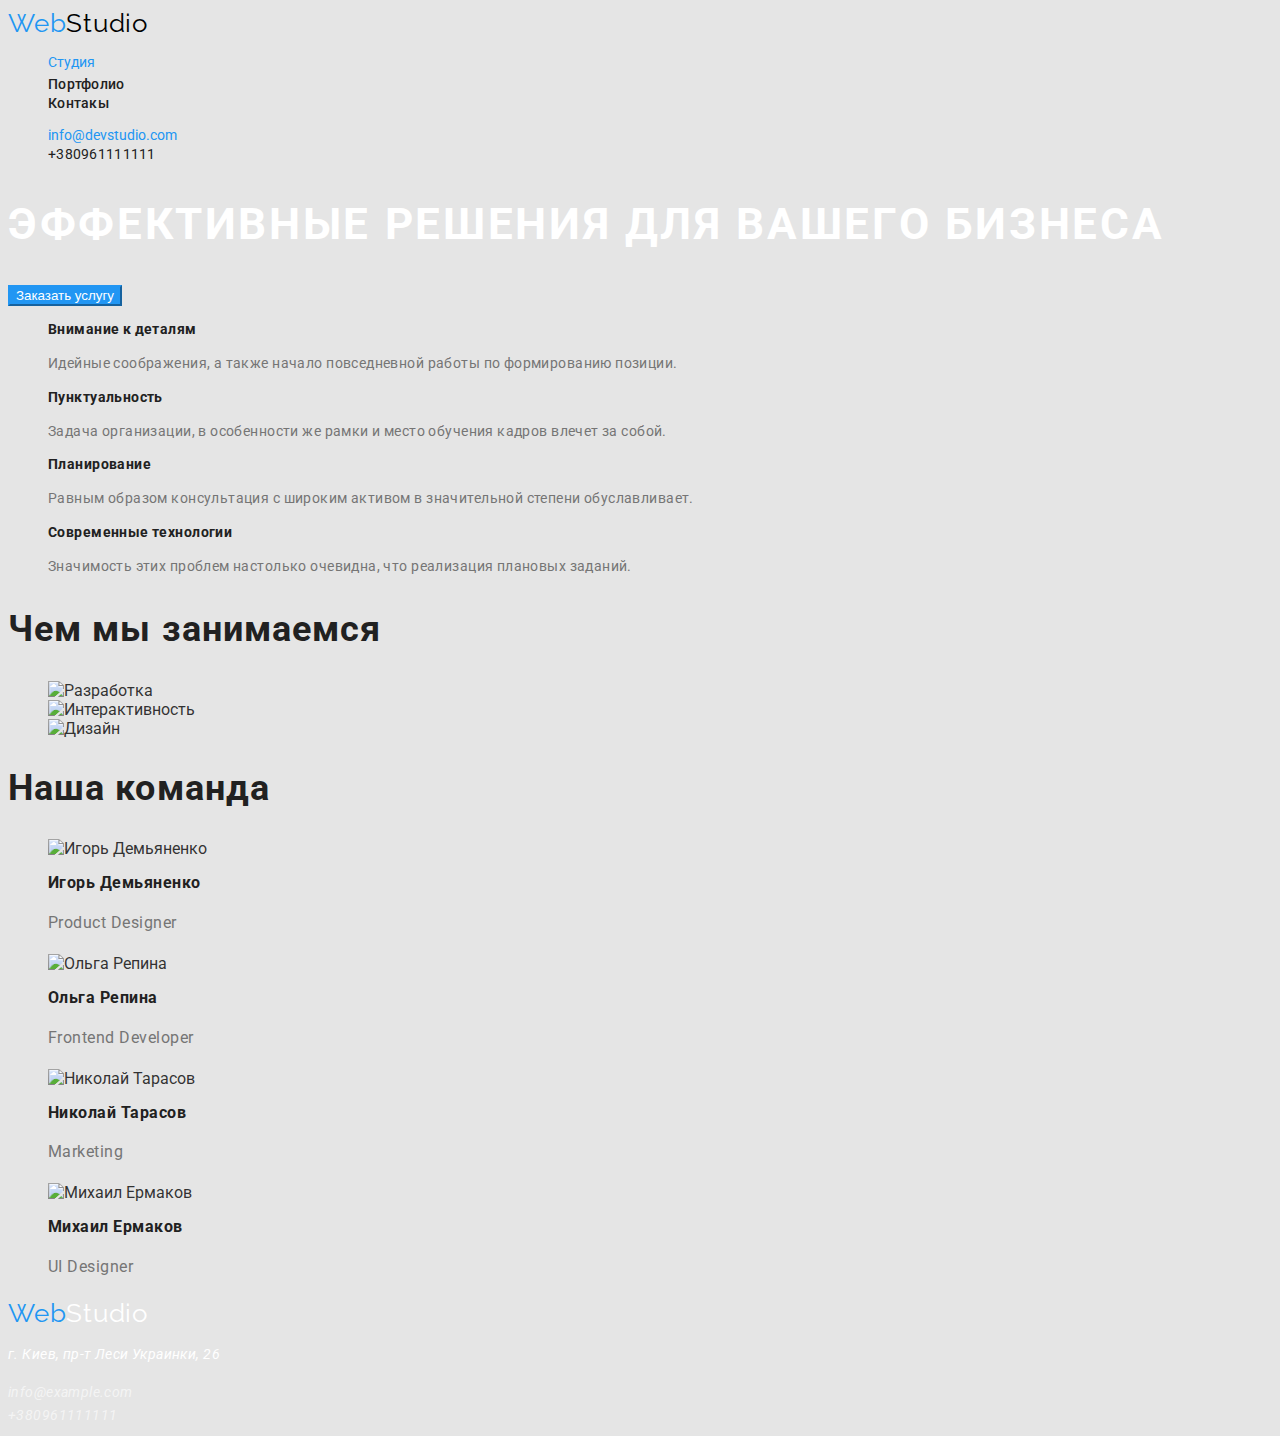
==== index.html @ 634e7844 "adding files" ====
<!DOCTYPE html>
<html lang="ru">

<head>
    <meta charset="UTF-8">
    <meta http-equiv="X-UA-Compatible" content="IE=edge">
    <meta name="viewport" content="width=device-width, initial-scale=1.0">
    <title>WebStudio</title>
    <link rel="stylesheet" href="css/styles.css">
    <link rel="preconnect" href="https://fonts.googleapis.com">
    <link rel="preconnect" href="https://fonts.gstatic.com" crossorigin>
    <link href="https://fonts.googleapis.com/css2?family=Raleway:wght@700&family=Roboto:wght@400;500;700;900&display=swap"
    rel="stylesheet">
</head>

<body class="page">
    <header>
        <nav>
            <a class="logo" href="index.html" class="first-link">Web<span class="studio">Studio</span></a>
            <ul>
        <li><a class="nav-second" href="index.html">Студия</a></li>
                <li><a class="nav" href="">Портфолио</a></li>
                <li><a class="nav" href="">Контакы</a></li>
            </ul>
        </nav>
        <ul>
            <li><a class="nav-second"href="info@devstudio.com">info@devstudio.com</a></li>
            <li><a class="auto-nav" href="tel:+380961111111">+380961111111</a></li>
        </ul>
    </header>
    <main> 
        <section>
            <h1 class="main-header">ЭФФЕКТИВНЫЕ РЕШЕНИЯ ДЛЯ ВАШЕГО БИЗНЕСА</h1>
            <button class="button-primary" type="button">Заказать услугу</button>
        </section>
        <section>
            <ul>
                <li>
                    <h3 class="subtitle">Внимание к деталям</h3> 
                    <p class="description">Идейные соображения, а также начало повседневной работы по формированию позиции.</p>
                </li>
                <li>
                    <h3 class="subtitle">Пунктуальность</h3>
                    <p class="description">Задача организации, в особенности же рамки и место обучения кадров влечет за собой.</p>
                </li>
                <li>
                    <h3 class="subtitle">Планирование</h3>
                    <p class="description">Равным образом консультация с широким активом в значительной степени обуславливает.</p>
                </li>
                <li>
                    <h3 class="subtitle">Современные технологии</h3>
                    <p class="description">Значимость этих проблем настолько очевидна, что реализация плановых заданий.</p>
                </li>
            </ul>
        </section>
        <section>
            <h2 class="second-header">Чем мы занимаемся</h2>
            <ul>
                <li><img src="./images copy/img1.jpg" width=370 alt="Разработка" /></li> 
                <li><img src="./images copy/img2.jpg" width=370 alt="Интерактивность" /></li> 
                <li><img src="./images copy/img3.jpg" width=370 alt="Дизайн" /></li>
            </ul>
        </section>
        <section>
            <h2 class="second-header">Наша команда</h2> 
            <ul>
                <li><img src="./images copy/photo1.jpg" width=270 alt="Игорь Демьяненко" /></a>
                    <h3 class="worker">Игорь Демьяненко</h3>
                    <p class="name">Product Designer</p>
                </li> 
                <li><img src="./images copy/photo2.jpg" width=270 alt="Ольга Репина" /></a>
                    <h3 class="worker">Ольга Репина</h3>
                    <p class="name">Frontend Developer</p>
                </li>
                <li><img src="./images copy/photo3.jpg" width=270 alt="Николай Тарасов" /></a>
                    <h3 class="worker">Николай Тарасов</h3>
                    <p class="name">Marketing</p>
                </li>
                <li><img src="./images copy/photo4.jpg" width=270 alt="Михаил Ермаков" /></a>
                    <h3 class="worker">Михаил Ермаков</h3>
                    <p class="name">UI Designer</p>
                </li>
            </ul>
        </section>
    </main>
    <footer class="frame">
        <a class="logo" href="WebStudio">Web<span class="studio-second">Studio</span></a>
        <address>
            <p class="address-name">г. Киев, пр-т Леси Украинки, 26</p>
            <a class="auto-second" href="info@example.com">info@example.com</a><br>
            <a class="auto-second" href="tel:+380991111111">+380961111111</a>
        </address>
    </footer>
</body>

</html>
---- css/styles.css ----
:root {
  --primary-text-color: rgba(0, 0, 0, 0.8);
  --title-text-color: #000000;
  --accent-color: #2196f3;
  --primary-white-color: #ffffff;
  --second-main-color: #212121;
  --primary-gray-color: #757575;
  --background-color: #e5e5e5;
}
body {
  background-color: var(--background-color);
  color: var(--primary-text-color);
  font-family: "Roboto", sans-serif;
}
.page {
  background-color: var(--background-color);
}
ul {
  list-style: none;
}
.shadow:focus {
  color: var(--accent-color);
}
.studio:hover,
.studio:focus {
  color: var(--accent-color);
}
.nav:hover,
.nav:focus {
  color: var(--accent-color);
}
.logo:hover,
.logo:focus {
  color: var(--accent-color);
}
.auto-nav:hover,
.auto-nav:focus {
  color: var(--accent-color);
}
.logo {
  color: var(--accent-color);
  text-decoration: none;
  font-family: "Raleway", sans-serif;
  font-size: 26px;
  line-height: 1.19;
  vertical-align: top;
  letter-spacing: 0.03em;
}
.studio {
  color: var(--title-text-color);
}
.nav {
  color: var(--second-main-color);
  text-decoration: none;
  font-family: "Roboto", sans-serif;
  font-size: 14px;
  font-weight: 500;
  line-height: 1.14;
  letter-spacing: 0.02em;
  text-align: left;
}
.nav-second:hover,
.nav-second:focus {
  color: var(--accent-color);
}
.nav-second {
  font-family: "Roboto", sans-serif;
  text-decoration: none;
  font-size: 14px;
  line-height: 1.14;
  vertical-align: Top;
  letter-spacing: 0.002em;
  color: var(--accent-color);
}
.auto-nav {
  font-family: "Roboto", sans-serif;
  font-size: 14px;
  line-height: 1.14;
  vertical-align: Top;
  letter-spacing: 0.02em;
  color: var(--second-main-color);
  text-decoration: none;
}
.button-type {
  font-family: "Roboto", sans-serif;
  text-decoration: none;
  font-size: 16px;
  line-height: 1.62;
  vertical-align: Top;
  letter-spacing: 0.03em;
  color: var(--second-main-color);
}
.button-primary:hover,
.button-primary:focus {
  color: var(--accent-color);
}

.button-primary {
  color: var(--primary-white-color);
  background-color: var(--accent-color);
  cursor: pointer;
  border-color: var(--accent-color);
}
.button-link:hover,
.button-link:focus {
  color: var(--accent-color);
}
.button-link {
  color: var(--second-main-color);
  background-color: var(--background-color);
  cursor: pointer;
  border-color: var(--background-color);
}
.studio-second:hover,
.studio-second:focus {
  color: var(--accent-color);
}
.studio-second {
  color: var(--primary-white-color);
}
h2 {
  font-family: "Roboto", sans-serif;
  font-size: 18px;
  text-decoration: none;
  line-height: 2;
  vertical-align: Top;
  letter-spacing: 0.06em;
  color: var(--second-main-color);
}
.name {
  font-family: "Roboto", sans-serif;
  font-size: 16px;
  text-decoration: none;
  line-height: 1.8;
  vertical-align: Top;
  letter-spacing: 0.03em;
  color: var(--primary-gray-color);
}
.link {
  color: var(--title-text-color);
  text-decoration: none;
}
.frame {
  color: #2f303a;
}
.address-name:hover,
.address-name:focus {
  color: var(--accent-color);
}
.address-name {
  font-family: "Roboto", sans-serif;
  font-size: 14px;
  text-decoration: none;
  line-height: 1.7;
  vertical-align: Top;
  letter-spacing: 0.03em;
  color: var(--primary-white-color);
}
.auto-second:hover,
.auto-second:focus {
  color: var(--accent-color);
}
.auto-second {
  font-family: "Roboto", sans-serif;
  font-size: 14px;
  text-decoration: none;
  line-height: 1.7;
  vertical-align: Top;
  letter-spacing: 0.03em;
  color: rgba(255, 255, 255, 0.6);
}

.main-header {
  font-family: "Roboto" black;
  font-size: 44px;
  line-height: 1.36;
  vertical-align: Top;
  letter-spacing: 0.06em;
  color: var(--primary-white-color);
}
.second-header {
  font-family: "Roboto", sans-serif;
  font-size: 36px;
  line-height: 1.16;
  vertical-align: Top;
  letter-spacing: 0.03em;
  color: var(--second-main-color);
}
.worker {
  font-family: "Roboto", sans-serif;
  font-size: 16px;
  line-height: 1.18;
  vertical-align: Top;
  letter-spacing: 0.03em;
  color: var(--second-main-color);
}
.subtitle {
  font-family: "Roboto", sans-serif;
  font-size: 14px;
  line-height: 1.14;
  vertical-align: Top;
  letter-spacing: 0.03em;
  color: var(--second-main-color);
}
.description {
  font-family: "Roboto", sans-serif;
  font-size: 14px;
  line-height: 1.71;
  vertical-align: Top;
  letter-spacing: 0.03em;
  color: var(--primary-gray-color);
}
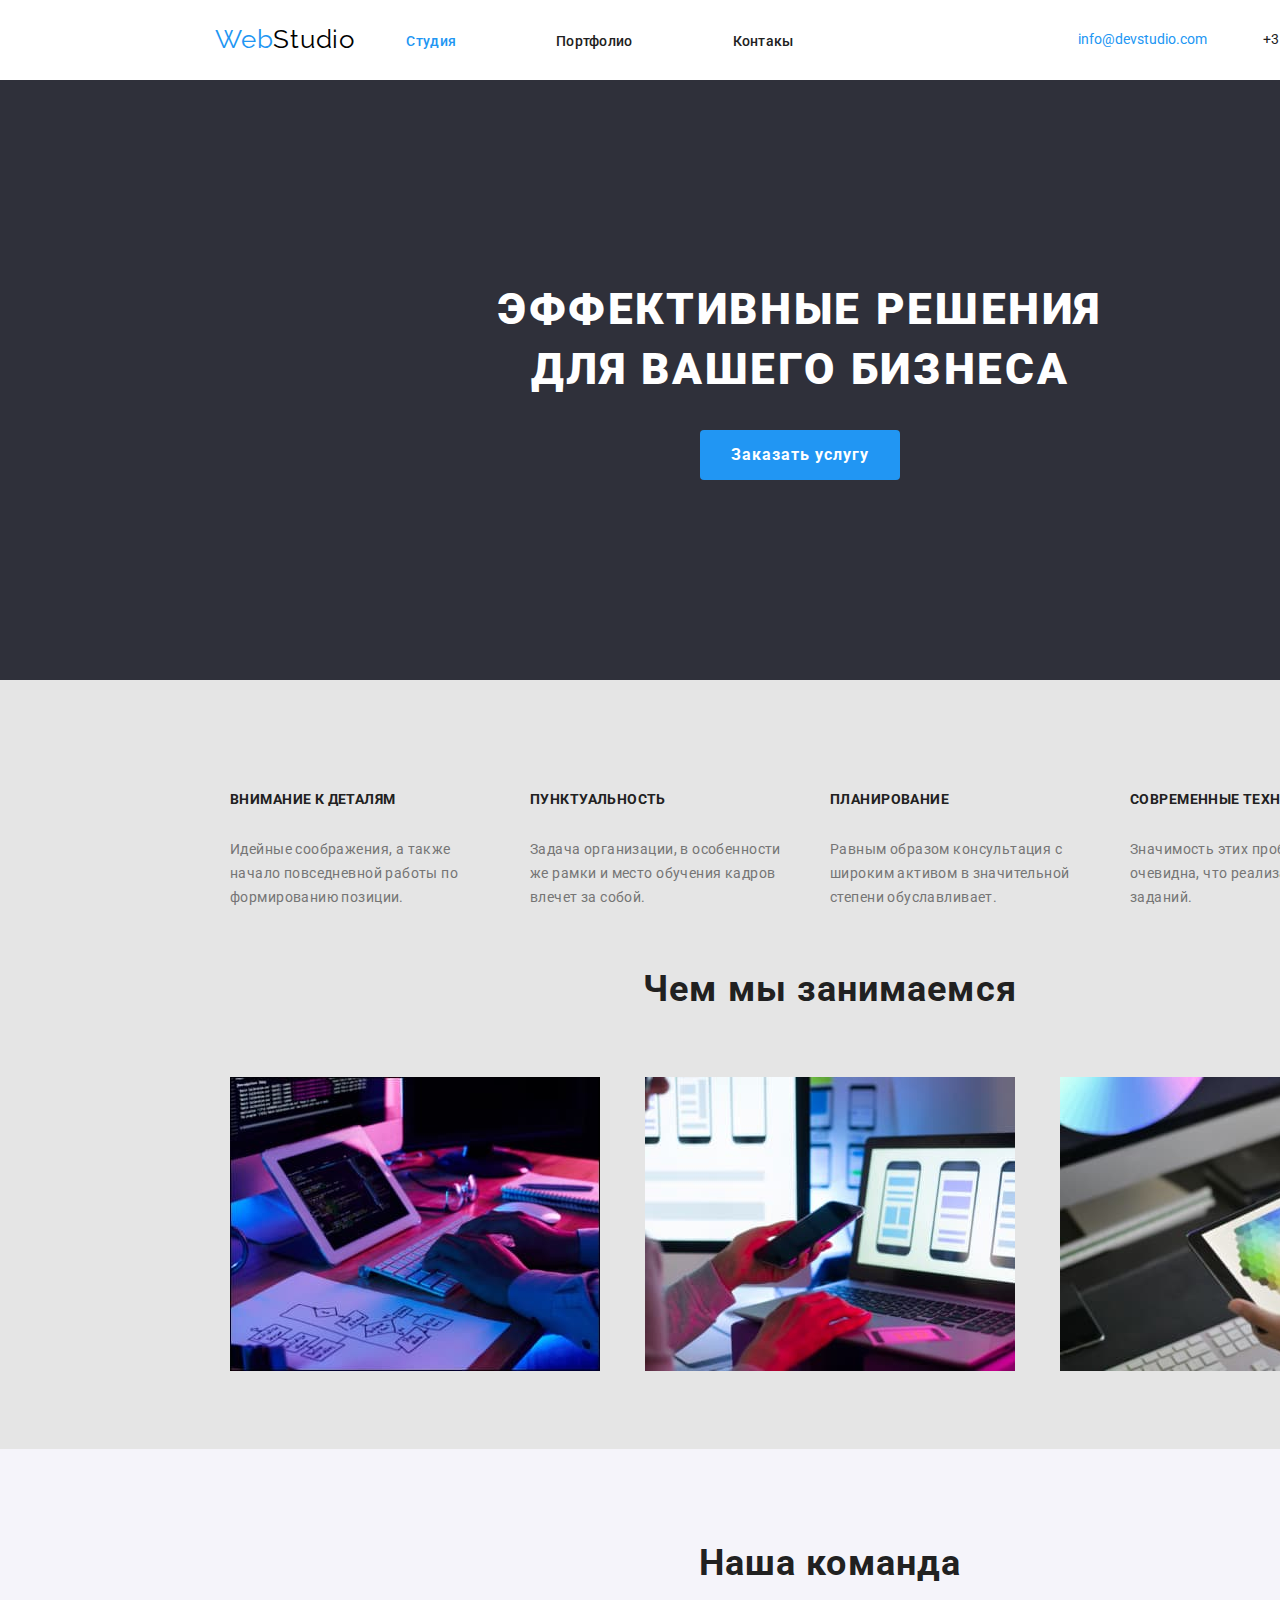
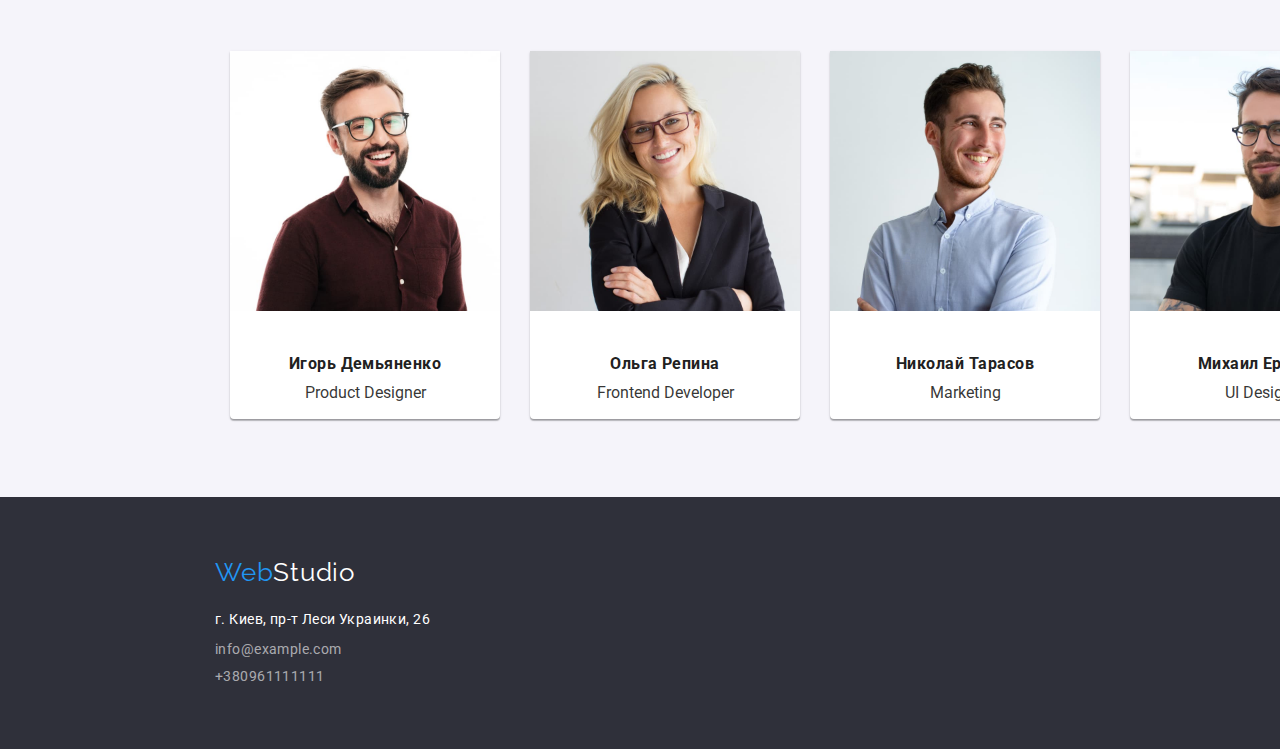
==== commit e4774901: "changes" ====
--- a/index.html
+++ b/index.html
@@ -6,90 +6,117 @@
     <meta http-equiv="X-UA-Compatible" content="IE=edge">
     <meta name="viewport" content="width=device-width, initial-scale=1.0">
     <title>WebStudio</title>
-    <link rel="stylesheet" href="css/styles.css">
     <link rel="preconnect" href="https://fonts.googleapis.com">
     <link rel="preconnect" href="https://fonts.gstatic.com" crossorigin>
     <link href="https://fonts.googleapis.com/css2?family=Raleway:wght@700&family=Roboto:wght@400;500;700;900&display=swap"
     rel="stylesheet">
+    <link rel="stylesheet" href="https://cdnjs.cloudflare.com/ajax/libs/modern-normalize/1.0.0/modern-normalize.min.css"/>
+    <link rel="stylesheet" href="css/styles.css">
 </head>
-
 <body class="page">
-    <header>
-        <nav>
-            <a class="logo" href="index.html" class="first-link">Web<span class="studio">Studio</span></a>
-            <ul>
-        <li><a class="nav-second" href="index.html">Студия</a></li>
-                <li><a class="nav" href="">Портфолио</a></li>
-                <li><a class="nav" href="">Контакы</a></li>
+    <header class= "header">
+        <div class=container>
+              <nav>
+            <a href="./index.html" class="logo">Web<span class="dark-logo">Studio</span></a>
+            <ul class="contacts-items">
+        <li><a href="./index.html" class="nav active studio" >Студия</a></li>
+                <li><a href="./portfolio.html" class="nav portfolio">Портфолио</a></li>
+                <li><a class="nav new-data" href="">Контакы</a></li>
             </ul>
         </nav>
-        <ul>
-            <li><a class="nav-second"href="info@devstudio.com">info@devstudio.com</a></li>
+        <ul class= "contacts">
+            <li><a class="nav-second" href="info@devstudio.com">info@devstudio.com</a></li>
             <li><a class="auto-nav" href="tel:+380961111111">+380961111111</a></li>
         </ul>
+        </div>
     </header>
     <main> 
-        <section>
-            <h1 class="main-header">ЭФФЕКТИВНЫЕ РЕШЕНИЯ ДЛЯ ВАШЕГО БИЗНЕСА</h1>
+        <section class="section-hero">
+            <div class="container">
+            <div class="container-title">
+            <h1 class="hero-title">ЭФФЕКТИВНЫЕ РЕШЕНИЯ<br>
+                ДЛЯ ВАШЕГО БИЗНЕСА</h1>
+            </div>
+            <div class=button-main>
             <button class="button-primary" type="button">Заказать услугу</button>
+            </div>
+            </div>
         </section>
-        <section>
-            <ul>
-                <li>
+           <section class="section-description">
+               <div class="container">
+             <ul class="subtitle-items">
+                <li class="subtitle-text">
                     <h3 class="subtitle">Внимание к деталям</h3> 
                     <p class="description">Идейные соображения, а также начало повседневной работы по формированию позиции.</p>
                 </li>
-                <li>
+                <li class="subtitle-text">
                     <h3 class="subtitle">Пунктуальность</h3>
                     <p class="description">Задача организации, в особенности же рамки и место обучения кадров влечет за собой.</p>
                 </li>
-                <li>
+                <li class="subtitle-text">
                     <h3 class="subtitle">Планирование</h3>
                     <p class="description">Равным образом консультация с широким активом в значительной степени обуславливает.</p>
                 </li>
-                <li>
+                <li class="subtitle-text">
                     <h3 class="subtitle">Современные технологии</h3>
                     <p class="description">Значимость этих проблем настолько очевидна, что реализация плановых заданий.</p>
                 </li>
             </ul>
+            </div>
+           </section>
+                <section class="section-image">
+                    <div class="container">
+                <h2 class="second-header">Чем мы занимаемся</h2>
+            <ul class="flex-set">
+                <li><img class="image-icon" src="./images/img1.jpg" width=370 alt="Разработка" /></li> 
+                <li><img class="image-icon" src="./images/img2.jpg" width=370 alt="Интерактивность" /></li> 
+                <li><img class="image-icon" src="./images/img3.jpg" width=370 alt="Дизайн" /></li>
+            </ul>
+            </div>
         </section>
-        <section>
-            <h2 class="second-header">Чем мы занимаемся</h2>
-            <ul>
-                <li><img src="./images copy/img1.jpg" width=370 alt="Разработка" /></li> 
-                <li><img src="./images copy/img2.jpg" width=370 alt="Интерактивность" /></li> 
-                <li><img src="./images copy/img3.jpg" width=370 alt="Дизайн" /></li>
-            </ul>
-        </section>
-        <section>
-            <h2 class="second-header">Наша команда</h2> 
-            <ul>
-                <li><img src="./images copy/photo1.jpg" width=270 alt="Игорь Демьяненко" /></a>
+        <section class="section-team">
+            <div class="container">
+                   <h2 class="second-header">Наша команда</h2> 
+            <ul class="team-list">
+                <li class="team-member"><img class="image" src="./images/photo1.jpg" width=270 alt="Игорь Демьяненко" />
+                    <div class="about-member">
                     <h3 class="worker">Игорь Демьяненко</h3>
                     <p class="name">Product Designer</p>
+                    </div>
                 </li> 
-                <li><img src="./images copy/photo2.jpg" width=270 alt="Ольга Репина" /></a>
+                <li class="team-member"><img class="image" src="./images/photo2.jpg" width=270 alt="Ольга Репина" />
+                    <div class="about-member">
                     <h3 class="worker">Ольга Репина</h3>
                     <p class="name">Frontend Developer</p>
+                </div>
                 </li>
-                <li><img src="./images copy/photo3.jpg" width=270 alt="Николай Тарасов" /></a>
+                <li class="team-member"><img class="image" src="./images/photo3.jpg" width=270 alt="Николай Тарасов" />
+                    <div class="about-member">
                     <h3 class="worker">Николай Тарасов</h3>
                     <p class="name">Marketing</p>
+                    </div>
                 </li>
-                <li><img src="./images copy/photo4.jpg" width=270 alt="Михаил Ермаков" /></a>
+                <li class="team-member"><img class="image" src="./images/photo4.jpg" width=270 alt="Михаил Ермаков" />
+                    <div class="about-member">
                     <h3 class="worker">Михаил Ермаков</h3>
                     <p class="name">UI Designer</p>
+                    </div>
                 </li>
             </ul>
+            </div>
         </section>
     </main>
     <footer class="frame">
-        <a class="logo" href="WebStudio">Web<span class="studio-second">Studio</span></a>
-        <address>
+        <div class="container">
+        <div class="footer-studio">
+        <a class="footer-logo" href="WebStudio">Web<span class="white-logo">Studio</span></a>
+        <address class="address-data">
             <p class="address-name">г. Киев, пр-т Леси Украинки, 26</p>
             <a class="auto-second" href="info@example.com">info@example.com</a><br>
-            <a class="auto-second" href="tel:+380991111111">+380961111111</a>
+            <a class="auto-second tell" href="tel:+380991111111">+380961111111</a>
         </address>
+        </div>
+        </div>
     </footer>
 </body>
 
--- a/css/styles.css
+++ b/css/styles.css
@@ -12,30 +12,220 @@
   color: var(--primary-text-color);
   font-family: "Roboto", sans-serif;
 }
-.page {
-  background-color: var(--background-color);
-}
 ul {
   list-style: none;
-}
-.shadow:focus {
-  color: var(--accent-color);
-}
-.studio:hover,
-.studio:focus {
-  color: var(--accent-color);
-}
-.nav:hover,
-.nav:focus {
-  color: var(--accent-color);
-}
-.logo:hover,
-.logo:focus {
-  color: var(--accent-color);
-}
-.auto-nav:hover,
-.auto-nav:focus {
-  color: var(--accent-color);
+  margin-left: 0%;
+  padding-left: 0%;
+}
+h1,
+h2,
+h3 {
+  margin: 0;
+}
+p {
+  margin: 0 auto;
+}
+.container {
+  width: 1230px;
+  padding-left: 15px;
+  padding-right: 15px;
+  margin-left: auto;
+  margin-right: auto;
+}
+.container-logo {
+  width: 145px;
+  height: 31px;
+  left: 215px;
+  top: 2157px;
+}
+.container-block {
+  display: flex;
+  justify-content: center;
+  padding-bottom: 34px;
+  margin-top: 94px;
+  margin-bottom: 62px;
+}
+.container-button {
+  padding-bottom: 34px;
+  display: flex;
+  justify-content: center;
+  position: absolute;
+  width: 611px;
+  height: 54px;
+  left: 495px;
+  top: 174px;
+}
+.buttons {
+  display: block;
+  width: 1170px;
+  height: 1360px;
+  left: 215px;
+  top: 174px;
+  margin-left: 215px;
+  margin-right: 215px;
+}
+.button {
+  margin: 8px;
+}
+.container-button li:not(last child) {
+  margin-right: 9px;
+}
+.flex-container {
+  display: flex;
+  flex-wrap: wrap;
+  justify-content: space-between;
+}
+.flex-set {
+  display: flex;
+  flex-wrap: wrap;
+  justify-content: space-between;
+}
+.flex-link {
+  display: flex;
+  flex-direction: column;
+  align-items: center;
+  width: 370px;
+  margin-right: 30px;
+  margin-bottom: 30px;
+  justify-content: space-between;
+  border: 1px solid #eeeeee;
+}
+.flex-link:nth-child(3n) {
+  margin-right: 0%;
+}
+.footer-portfolio {
+  display: block;
+  background-color: #2f303a;
+  position: absolute;
+  width: 1600px;
+  height: 252px;
+  left: 0px;
+  top: 1628px;
+}
+.image-container {
+  display: block;
+  position: absolute;
+  width: 1170px;
+  height: 386px;
+  left: 215px;
+  top: 969px;
+  margin: 94px 215px;
+}
+.image-container {
+  display: block;
+  position: absolute;
+  width: 1170px;
+  height: 386px;
+  left: 215px;
+  top: 969px;
+  margin: 94px 215px;
+}
+.image-container {
+  display: block;
+  position: absolute;
+  width: 1170px;
+  height: 386px;
+  left: 215px;
+  top: 969px;
+  margin: 94px 215px;
+}
+.footer-studio {
+  display: block;
+  background-color: #2f303a;
+  position: absolute;
+  width: 1600px;
+  height: 252px;
+  left: 0px;
+  top: 2097px;
+}
+.section-team {
+  background-color: #f5f4fa;
+  width: 1600px;
+  height: 648px;
+  left: 0px;
+  top: 1449px;
+  padding: 94px 215px;
+  position: absolute;
+}
+.header {
+  background-color: var(--primary-white-color);
+  display: inline-flex;
+  width: 1600px;
+  height: 80px;
+  left: 0px;
+  top: 0px;
+  color: var(--primary-white-color);
+}
+
+.section {
+  padding-top: 94px;
+  padding-bottom: 94px;
+}
+.section-image {
+  display: block;
+  position: absolute;
+  width: 1170px;
+  height: 386px;
+  left: 215px;
+  top: 969px;
+  margin-left: auto;
+  margin-top: auto;
+}
+.section-hero {
+  margin: 0;
+  width: 1600px;
+  height: 600px;
+  left: 0px;
+  top: 80px;
+  background: #2f303a;
+}
+.section-item {
+  position: absolute;
+  width: 1170px;
+  height: 101px;
+  left: 215px;
+  top: 774px;
+}
+.team-list {
+  display: flex;
+}
+.link-name {
+  display: flex;
+  flex-direction: row;
+  align-items: center;
+  flex-wrap: nowrap;
+}
+.image {
+  display: flex;
+}
+.image-icon {
+  display: flex;
+}
+.contacts {
+  display: flex;
+  justify-content: center;
+  margin-bottom: 34px;
+}
+.contacts-items {
+  display: flex;
+  justify-content: center;
+  margin-top: 32px;
+  margin-bottom: 34px;
+  position: absolute;
+  width: 294px;
+  height: 16px;
+  left: 453px;
+}
+.team-member {
+  background: #ffffff;
+  box-shadow: 0px 1px 3px rgba(0, 0, 0, 0.12), 0px 1px 1px rgba(0, 0, 0, 0.14),
+    0px 2px 1px rgba(0, 0, 0, 0.2);
+  border-radius: 0px 0px 4px 4px;
+  width: 1170px;
+  height: 368px;
+  left: 215px;
+  top: 1635px;
+  margin-right: 30px;
 }
 .logo {
   color: var(--accent-color);
@@ -43,170 +233,286 @@
   font-family: "Raleway", sans-serif;
   font-size: 26px;
   line-height: 1.19;
-  vertical-align: top;
-  letter-spacing: 0.03em;
-}
-.studio {
+  letter-spacing: 0.03em;
+  position: absolute;
+  width: 145px;
+  height: 31px;
+  left: 215px;
+  top: 24px;
+}
+.footer-logo {
+  display: block;
+  color: var(--accent-color);
+  text-decoration: none;
+  font-family: "Raleway", sans-serif;
+  font-size: 26px;
+  line-height: 1.19;
+  letter-spacing: 0.03em;
+  position: absolute;
+  width: 145px;
+  height: 31px;
+  left: 215px;
+  padding-top: 60px;
+  padding-bottom: 161px;
+}
+.dark-logo {
   color: var(--title-text-color);
 }
+.white-logo {
+  color: var(--primary-white-color);
+}
 .nav {
-  color: var(--second-main-color);
-  text-decoration: none;
-  font-family: "Roboto", sans-serif;
+  display: inline;
+  color: var(--second-main-color);
+  text-decoration: none;
   font-size: 14px;
   font-weight: 500;
   line-height: 1.14;
   letter-spacing: 0.02em;
-  text-align: left;
-}
-.nav-second:hover,
-.nav-second:focus {
-  color: var(--accent-color);
+}
+
+.auto-nav {
+  display: inline;
+  font-size: 14px;
+  line-height: 1.14;
+  letter-spacing: 0.02em;
+  color: var(--second-main-color);
+  text-decoration: none;
+  position: absolute;
+  width: 122px;
+  height: 16px;
+  left: 1263px;
+  top: 32px;
+}
+.auto-email {
+  display: inline;
+  font-size: 14px;
+  line-height: 1.14;
+  letter-spacing: 0.02em;
+  color: var(--second-main-color);
+  text-decoration: none;
+  position: absolute;
+  width: 135px;
+  height: 16px;
+  left: 1078px;
+  top: 32px;
 }
 .nav-second {
-  font-family: "Roboto", sans-serif;
+  display: inline;
   text-decoration: none;
   font-size: 14px;
   line-height: 1.14;
-  vertical-align: Top;
   letter-spacing: 0.002em;
   color: var(--accent-color);
-}
-.auto-nav {
-  font-family: "Roboto", sans-serif;
-  font-size: 14px;
-  line-height: 1.14;
-  vertical-align: Top;
-  letter-spacing: 0.02em;
-  color: var(--second-main-color);
-  text-decoration: none;
-}
-.button-type {
-  font-family: "Roboto", sans-serif;
-  text-decoration: none;
+  position: absolute;
+  width: 135px;
+  height: 16px;
+  left: 1078px;
+  top: 32px;
+}
+.button-primary:hover,
+.button-primary:focus,
+.auto-nav:hover,
+.auto-nav:focus,
+.auto-second:hover,
+.auto-second:focus,
+.nav:hover,
+.nav:focus,
+.address-name:hover,
+.address-name:focus,
+.all:hover,
+.all:focus,
+.active {
+  color: var(--accent-color);
+}
+.button:hover,
+.button:focus {
+  background-color: var(--accent-color);
+}
+.button-primary {
+  font-weight: 700;
   font-size: 16px;
-  line-height: 1.62;
-  vertical-align: Top;
-  letter-spacing: 0.03em;
-  color: var(--second-main-color);
-}
-.button-primary:hover,
-.button-primary:focus {
-  color: var(--accent-color);
-}
-
-.button-primary {
+  line-height: 1.875;
+  letter-spacing: 0.06em;
+  border: none;
   color: var(--primary-white-color);
   background-color: var(--accent-color);
   cursor: pointer;
-  border-color: var(--accent-color);
-}
-.button-link:hover,
-.button-link:focus {
-  color: var(--accent-color);
-}
-.button-link {
-  color: var(--second-main-color);
-  background-color: var(--background-color);
-  cursor: pointer;
-  border-color: var(--background-color);
-}
-.studio-second:hover,
-.studio-second:focus {
-  color: var(--accent-color);
-}
-.studio-second {
+  width: 200px;
+  height: 50px;
+  left: 700px;
+  top: 430px;
+  border-radius: 4px;
+}
+.button-main {
+  position: absolute;
+  width: 200px;
+  height: 50px;
+  left: 700px;
+  top: 430px;
+}
+.button {
+  color: var(--second-main-color);
+  background-color: #f5f4fa;
+  border-radius: 4px;
+  border: none;
+  font-family: "Roboto";
+  font-weight: 500;
+  font-size: 16px;
+  line-height: 1.6;
+  letter-spacing: 0.03em;
+}
+.all {
+  border-radius: 4px;
+  border: none;
+  font-family: "Roboto";
+  font-weight: 500;
+  font-size: 16px;
+  line-height: 1.6;
+  letter-spacing: 0.03em;
   color: var(--primary-white-color);
-}
-h2 {
-  font-family: "Roboto", sans-serif;
+  background-color: var(--accent-color);
+}
+.header-name {
   font-size: 18px;
   text-decoration: none;
   line-height: 2;
-  vertical-align: Top;
   letter-spacing: 0.06em;
   color: var(--second-main-color);
+  margin-top: 20px;
+}
+.name .name-site {
+  font-size: 16px;
+  text-decoration: none;
+  line-height: 1.8;
+  letter-spacing: 0.03em;
+  color: var(--primary-gray-color);
+  padding-top: 10px;
 }
 .name {
-  font-family: "Roboto", sans-serif;
-  font-size: 16px;
-  text-decoration: none;
-  line-height: 1.8;
-  vertical-align: Top;
-  letter-spacing: 0.03em;
-  color: var(--primary-gray-color);
+  text-align: center;
+  padding-top: 10px;
 }
 .link {
   color: var(--title-text-color);
   text-decoration: none;
 }
-.frame {
-  color: #2f303a;
-}
-.address-name:hover,
-.address-name:focus {
-  color: var(--accent-color);
-}
 .address-name {
-  font-family: "Roboto", sans-serif;
+  display: block;
+  font-style: normal;
   font-size: 14px;
   text-decoration: none;
   line-height: 1.7;
-  vertical-align: Top;
   letter-spacing: 0.03em;
   color: var(--primary-white-color);
-}
-.auto-second:hover,
-.auto-second:focus {
-  color: var(--accent-color);
+  padding-top: 111px;
+  padding-left: 215px;
+  position: absolute;
+  margin-bottom: 9px;
+}
+.address-data {
+  display: block;
+  margin-bottom: 9px;
+}
+.address-data:last-child a {
+  margin-bottom: 0px;
+}
+.portfolio {
+  padding-right: 50px;
+  padding-left: 50px;
+  padding-top: 32px;
+  padding-bottom: 32px;
+}
+.new-data {
+  padding-left: 50px;
+}
+.studio {
+  padding-right: 50px;
+  padding-top: 32px;
 }
 .auto-second {
-  font-family: "Roboto", sans-serif;
+  display: block;
+  font-style: normal;
+  position: absolute;
   font-size: 14px;
   text-decoration: none;
   line-height: 1.7;
-  vertical-align: Top;
   letter-spacing: 0.03em;
   color: rgba(255, 255, 255, 0.6);
-}
-
-.main-header {
-  font-family: "Roboto" black;
+  padding-left: 215px;
+  padding-top: 141px;
+}
+.tell {
+  padding-top: 150px;
+}
+.hero-title {
   font-size: 44px;
   line-height: 1.36;
-  vertical-align: Top;
   letter-spacing: 0.06em;
   color: var(--primary-white-color);
+  background-color: #2f303a;
+  text-transform: uppercase;
+  font-weight: 900;
+  text-align: center;
+  position: absolute;
+  width: 696px;
+  height: 120px;
+  left: 452px;
+  top: 280px;
 }
 .second-header {
-  font-family: "Roboto", sans-serif;
+  font-weight: bold;
   font-size: 36px;
   line-height: 1.16;
-  vertical-align: Top;
-  letter-spacing: 0.03em;
-  color: var(--second-main-color);
+  letter-spacing: 0.03em;
+  color: var(--second-main-color);
+  text-align: center;
+  padding-bottom: 50px;
+}
+.about-member {
+  padding-top: 44px;
 }
 .worker {
-  font-family: "Roboto", sans-serif;
+  text-align: center;
   font-size: 16px;
   line-height: 1.18;
-  vertical-align: Top;
   letter-spacing: 0.03em;
   color: var(--second-main-color);
 }
 .subtitle {
-  font-family: "Roboto", sans-serif;
+  display: inline-block;
+  margin-bottom: 30px;
+  font-weight: bold;
   font-size: 14px;
   line-height: 1.14;
-  vertical-align: Top;
-  letter-spacing: 0.03em;
-  color: var(--second-main-color);
+  letter-spacing: 0.03em;
+  color: var(--second-main-color);
+  text-transform: uppercase;
+  width: 270px;
+  height: 16px;
+  left: 215px;
+  top: 774px;
+}
+.subtitle-items {
+  display: flex;
+}
+.subtitle-text {
+  margin-right: 30px;
 }
 .description {
-  font-family: "Roboto", sans-serif;
   font-size: 14px;
   line-height: 1.71;
-  vertical-align: Top;
   letter-spacing: 0.03em;
   color: var(--primary-gray-color);
-}
+  width: 270px;
+  height: 75px;
+  left: 815px;
+  top: 800px;
+}
+.section-description {
+  position: absolute;
+  width: 1170px;
+  height: 101px;
+  left: 215px;
+  top: 774px;
+}
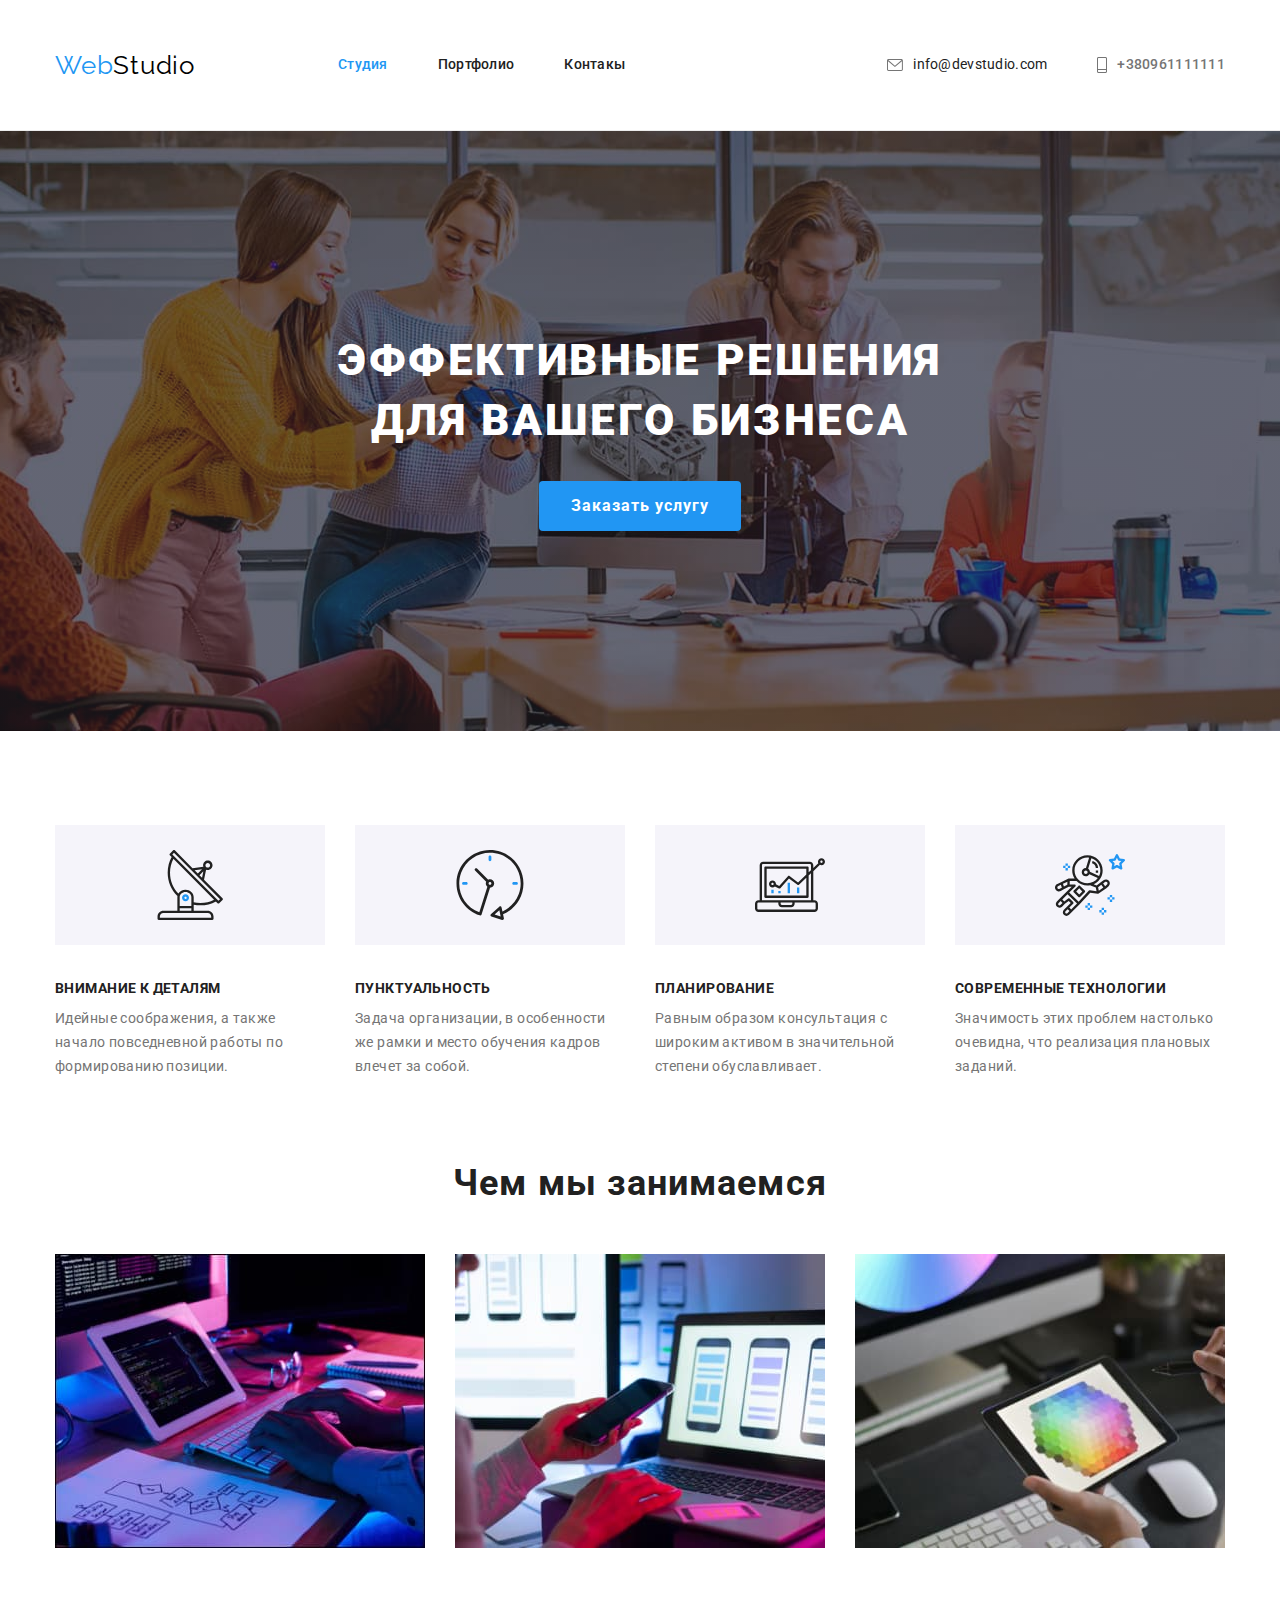
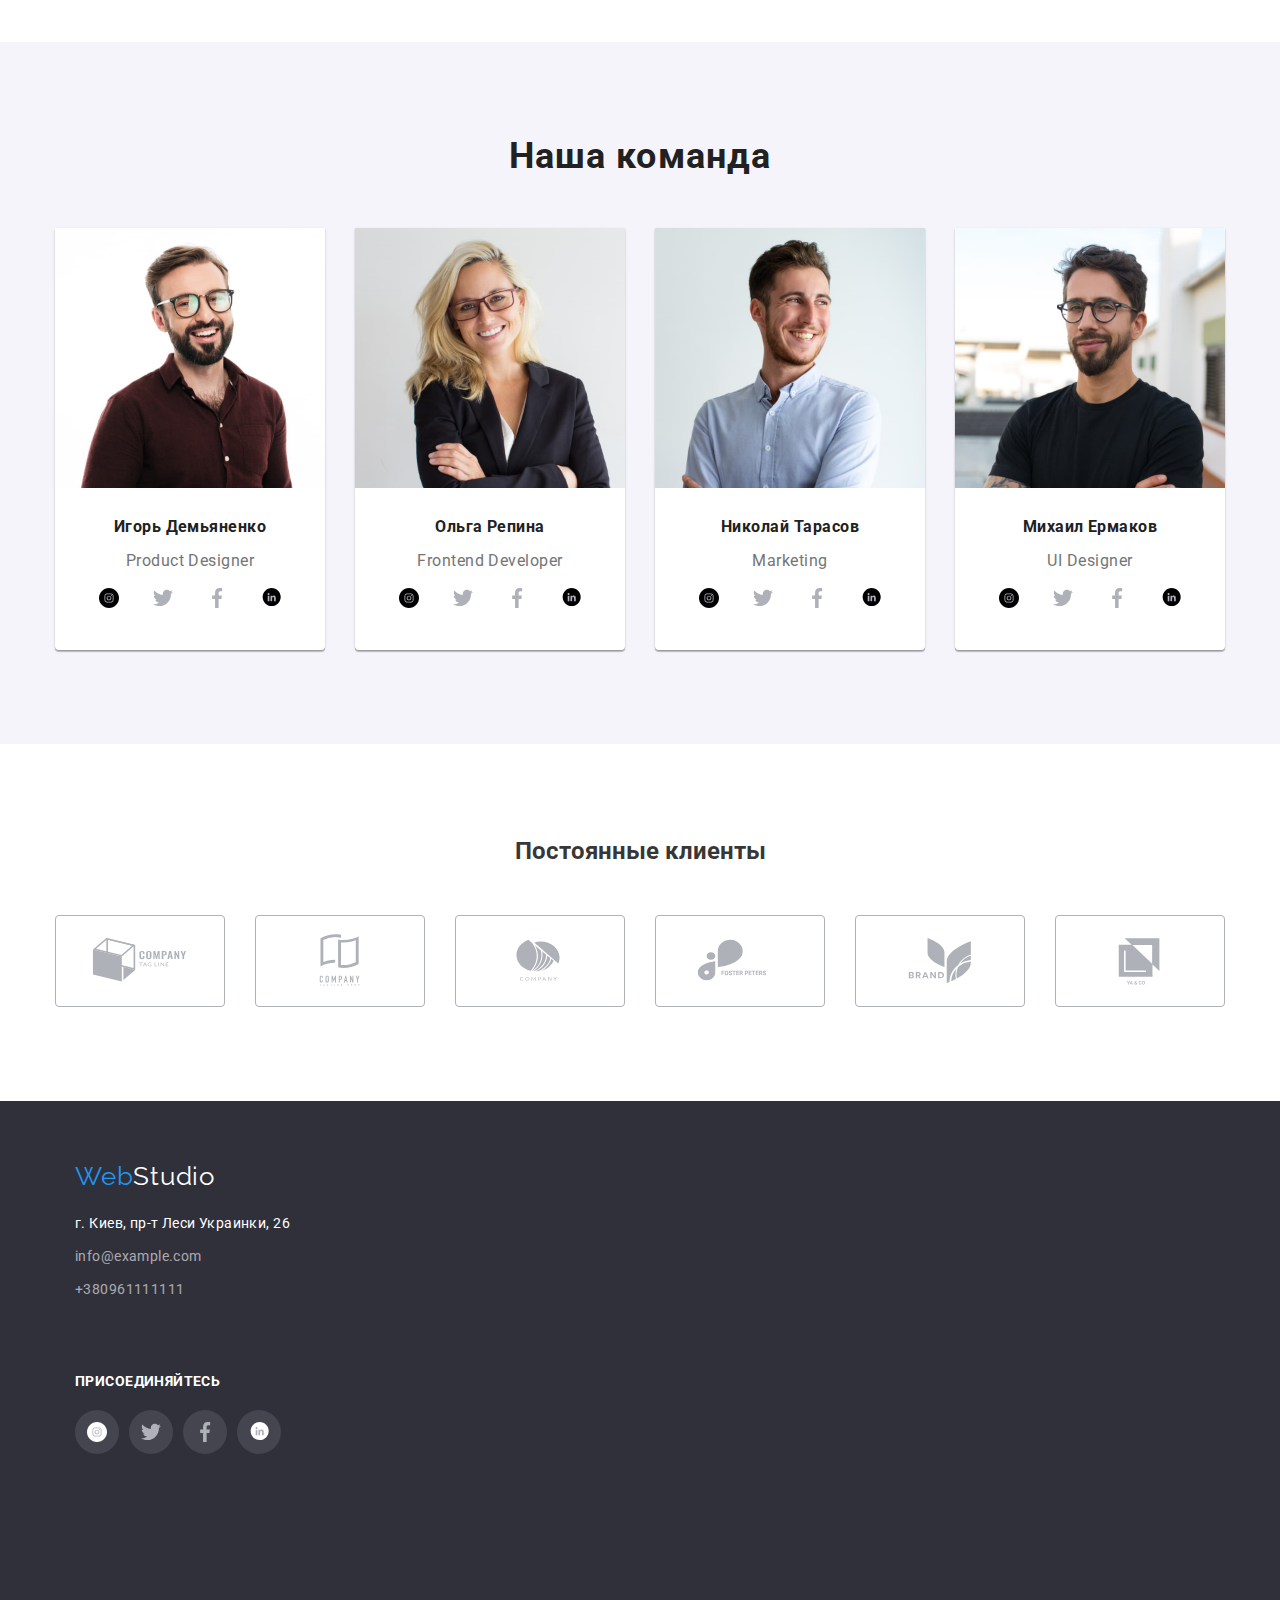
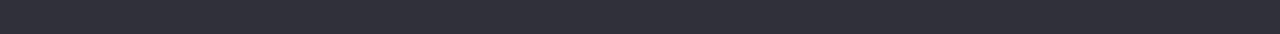
==== commit 24d2d938: "markup of the fourth homework" ====
--- a/index.html
+++ b/index.html
@@ -19,62 +19,84 @@
               <nav>
             <a href="./index.html" class="logo">Web<span class="dark-logo">Studio</span></a>
             <ul class="contacts-items">
-        <li><a href="./index.html" class="nav active studio" >Студия</a></li>
-                <li><a href="./portfolio.html" class="nav portfolio">Портфолио</a></li>
-                <li><a class="nav new-data" href="">Контакы</a></li>
+        <li class="list"><a href="./index.html" class="nav active studio" >Студия</a></li>
+                <li class="list"><a href="./portfolio.html" class="nav portfolio">Портфолио</a></li>
+                <li class="list"><a class="nav new-data" href="">Контакы</a></li>
             </ul>
         </nav>
         <ul class= "contacts">
-            <li><a class="nav-second" href="info@devstudio.com">info@devstudio.com</a></li>
-            <li><a class="auto-nav" href="tel:+380961111111">+380961111111</a></li>
-        </ul>
+            <li>
+                <a class="auto-email" href="info@devstudio.com">
+            <svg class="icon-contacts" width="16" height="12">
+                <use href="./images/symbol-defs.svg#icon-envelope"></use>
+                </svg>info@devstudio.com</a>
+           </li>
+            <li>
+                <a class="auto-nav" href="tel:+380961111111">
+            <svg class="icon-contacts" width="10" height="16">
+                <use href="./images/symbol-defs.svg#icon-tell"></use>
+            </svg>+380961111111</a>
+            </li>
+            </ul>
         </div>
     </header>
     <main> 
         <section class="section-hero">
             <div class="container">
-            <div class="container-title">
-            <h1 class="hero-title">ЭФФЕКТИВНЫЕ РЕШЕНИЯ<br>
+          <h1 class="hero-title">ЭФФЕКТИВНЫЕ РЕШЕНИЯ<br>
                 ДЛЯ ВАШЕГО БИЗНЕСА</h1>
-            </div>
-            <div class=button-main>
             <button class="button-primary" type="button">Заказать услугу</button>
             </div>
-            </div>
-        </section>
-           <section class="section-description">
+          </section>
+           <section class="section section-description">
                <div class="container">
              <ul class="subtitle-items">
                 <li class="subtitle-text">
+                    <div class="subtitle-icon-description">
+                    <svg class="icon-description">
+                        <use href="./images/symbol-defs.svg#icon-antenna"></use></svg>
+                    </div>    
                     <h3 class="subtitle">Внимание к деталям</h3> 
                     <p class="description">Идейные соображения, а также начало повседневной работы по формированию позиции.</p>
                 </li>
                 <li class="subtitle-text">
+                    <div class="subtitle-icon-description">
+                    <svg class="icon-description">
+                        <use href="./images/symbol-defs.svg#icon-clock"></use></svg> 
+                    </div>    
                     <h3 class="subtitle">Пунктуальность</h3>
                     <p class="description">Задача организации, в особенности же рамки и место обучения кадров влечет за собой.</p>
                 </li>
                 <li class="subtitle-text">
+                    <div class="subtitle-icon-description">
+                    <svg class="icon-description">
+                        <use href="./images/symbol-defs.svg#icon-diagram"></use></svg>
+                    </div>
                     <h3 class="subtitle">Планирование</h3>
                     <p class="description">Равным образом консультация с широким активом в значительной степени обуславливает.</p>
                 </li>
                 <li class="subtitle-text">
+                    <div class="subtitle-icon-description">
+                    <svg class="icon-description">
+                        <use href="./images/symbol-defs.svg#icon-astronaut"></use></svg>
+                    </div>
                     <h3 class="subtitle">Современные технологии</h3>
                     <p class="description">Значимость этих проблем настолько очевидна, что реализация плановых заданий.</p>
                 </li>
             </ul>
             </div>
            </section>
-                <section class="section-image">
+                <section class="section section-image">
                     <div class="container">
                 <h2 class="second-header">Чем мы занимаемся</h2>
-            <ul class="flex-set">
+            <ul class="flex-setting">
                 <li><img class="image-icon" src="./images/img1.jpg" width=370 alt="Разработка" /></li> 
                 <li><img class="image-icon" src="./images/img2.jpg" width=370 alt="Интерактивность" /></li> 
                 <li><img class="image-icon" src="./images/img3.jpg" width=370 alt="Дизайн" /></li>
             </ul>
             </div>
         </section>
-        <section class="section-team">
+        <section class="section section-team">
             <div class="container">
                    <h2 class="second-header">Наша команда</h2> 
             <ul class="team-list">
@@ -82,42 +104,203 @@
                     <div class="about-member">
                     <h3 class="worker">Игорь Демьяненко</h3>
                     <p class="name">Product Designer</p>
-                    </div>
-                </li> 
-                <li class="team-member"><img class="image" src="./images/photo2.jpg" width=270 alt="Ольга Репина" />
+                    <ul class="member-list">
+                        <li class="member-link">
+                        <a href="./index.html" class="person-link">
+                         <svg class="member-icon" width="20" height="20">
+                        <use href="./images/symbol-defs.svg#icon-instagram"></use>   
+                        </svg></a>
+                        </li>
+                        <li class="member-link">
+                        <a href="/index.html" class="person-link">
+                        <svg class="member-icon" width="20" height="20">
+                        <use href="./images/symbol-defs.svg#icon-twitter"></use>
+                        </svg></a>
+                        </li>
+                        <li class="member-link">
+                        <a href="/index.html" class="person-link">
+                        <svg class="member-icon" width="20" height="20">
+                        <use href="./images/symbol-defs.svg#icon-facebook"></use>
+                        </svg></a>
+                           </li>
+                           <li class="member-link">
+                        <a href="/index.html" class="person-link">
+                        <svg class="member-icon" width="20" height="20">
+                        <use href="./images/symbol-defs.svg#icon-insta"></use>                
+                        </svg></a>
+                           </li>
+                        </ul>
+                        </div>
+                           </li>                                        
+                           <li class="team-member"><img class="image" src="./images/photo2.jpg" width=270 alt="Ольга Репина" />
                     <div class="about-member">
                     <h3 class="worker">Ольга Репина</h3>
                     <p class="name">Frontend Developer</p>
+                    <ul class="member-list">
+                        <li class="member-link">
+                        <a href="./index.html" class="person-link">
+                         <svg class="member-icon" width="20" height="20">
+                        <use href="./images/symbol-defs.svg#icon-instagram"></use>   
+                        </svg></a>
+                        </li>
+                        <li class="member-link">
+                        <a href="/index.html" class="person-link">
+                        <svg class="member-icon" width="20" height="20">
+                        <use href="./images/symbol-defs.svg#icon-twitter"></use>
+                        </svg></a>
+                        </li>
+                        <li class="member-link">
+                        <a href="/index.html" class="person-link">
+                        <svg class="member-icon" width="20" height="20">
+                        <use href="./images/symbol-defs.svg#icon-facebook"></use>
+                        </svg></a>
+                           </li>
+                           <li class="member-link">
+                        <a href="/index.html" class="person-link">
+                        <svg class="member-icon" width="20" height="20">
+                        <use href="./images/symbol-defs.svg#icon-insta"></use>                
+                        </svg></a>
+                           </li>
+                        </ul>
                 </div>
                 </li>
                 <li class="team-member"><img class="image" src="./images/photo3.jpg" width=270 alt="Николай Тарасов" />
                     <div class="about-member">
                     <h3 class="worker">Николай Тарасов</h3>
                     <p class="name">Marketing</p>
+                    <ul class="member-list">
+                        <li class="member-link">
+                        <a href="./index.html" class="person-link">
+                         <svg class="member-icon" width="20" height="20">
+                        <use href="./images/symbol-defs.svg#icon-instagram"></use>   
+                        </svg></a>
+                        </li>
+                        <li class="member-link">
+                        <a href="/index.html" class="person-link">
+                        <svg class="member-icon" width="20" height="20">
+                        <use href="./images/symbol-defs.svg#icon-twitter"></use>
+                        </svg></a>
+                        </li>
+                        <li class="member-link">
+                        <a href="/index.html" class="person-link">
+                        <svg class="member-icon" width="20" height="20">
+                        <use href="./images/symbol-defs.svg#icon-facebook"></use>
+                        </svg></a>
+                           </li>
+                           <li class="member-link">
+                        <a href="/index.html" class="person-link">
+                        <svg class="member-icon" width="20" height="20">
+                        <use href="./images/symbol-defs.svg#icon-insta"></use>                
+                        </svg></a>
+                           </li>
+                        </ul>
                     </div>
                 </li>
                 <li class="team-member"><img class="image" src="./images/photo4.jpg" width=270 alt="Михаил Ермаков" />
                     <div class="about-member">
                     <h3 class="worker">Михаил Ермаков</h3>
                     <p class="name">UI Designer</p>
+                    <ul class="member-list">
+                        <li class="member-link">
+                        <a href="./index.html" class="person-link">
+                         <svg class="member-icon" width="20" height="20">
+                        <use href="./images/symbol-defs.svg#icon-instagram"></use>   
+                        </svg></a>
+                        </li>
+                        <li class="member-link">
+                        <a href="/index.html" class="person-link">
+                        <svg class="member-icon" width="20" height="20">
+                        <use href="./images/symbol-defs.svg#icon-twitter"></use>
+                        </svg></a>
+                        </li>
+                        <li class="member-link">
+                        <a href="/index.html" class="person-link">
+                        <svg class="member-icon" width="20" height="20">
+                        <use href="./images/symbol-defs.svg#icon-facebook"></use>
+                        </svg></a>
+                           </li>
+                           <li class="member-link">
+                        <a href="/index.html" class="person-link">
+                        <svg class="member-icon" width="20" height="20">
+                        <use href="./images/symbol-defs.svg#icon-insta"></use>                
+                        </svg></a>
+                           </li>
+                        </ul>
                     </div>
                 </li>
             </ul>
             </div>
         </section>
-    </main>
-    <footer class="frame">
+        <section class="section">
         <div class="container">
-        <div class="footer-studio">
+        <h2 class="clients">Постоянные клиенты</h2>
+       <ul class="clients-list">
+            <li class="icon-client">
+    <svg class="logo-client">
+    <use href="./images/symbol-defs.svg#icon-logo1"></use></svg>
+           </li>
+           <li class="icon-client">
+    <svg class="logo-client">
+    <use href="./images/symbol-defs.svg#icon-logo2"></use></svg>
+            </li>
+            <li class="icon-client">
+    <svg class="logo-client">
+    <use href="./images/symbol-defs.svg#icon-logo3"></use></svg>
+            </li>
+    <li class="icon-client">
+    <svg class="logo-client">
+    <use href="./images/symbol-defs.svg#icon-logo4"></use></svg>
+            </li>
+            <li class="icon-client">
+    <svg class="logo-client">
+    <use href="./images/symbol-defs.svg#icon-logo5"></use></svg>
+           </li>
+            <li class="icon-client">
+    <svg class="logo-client">
+    <use href="./images/symbol-defs.svg#icon-logo6"></use></svg>
+           </li>
+       </ul>
+     </div>
+    </section>
+   </main>
+    <footer class="footer">
+        <div class="container">
         <a class="footer-logo" href="WebStudio">Web<span class="white-logo">Studio</span></a>
         <address class="address-data">
             <p class="address-name">г. Киев, пр-т Леси Украинки, 26</p>
-            <a class="auto-second" href="info@example.com">info@example.com</a><br>
-            <a class="auto-second tell" href="tel:+380991111111">+380961111111</a>
+            <a class="auto-second" href="info@example.com">info@example.com</a>
+            <a class="auto-second" href="tel:+380991111111">+380961111111</a>
         </address>
+           <div class="footer-icons">
+            <h2 class="footer-header">Присоединяйтесь</h2>
+            <ul class="footer-icons-menu">
+                <li class="footer-items">
+            <a href="./index.html" class="footer-link">
+            <svg class="footer-icon" width="20" height="20">
+            <use href="./images/symbol-defs.svg#icon-instagram"></use>
+            </svg></a>
+                 </li>
+                 <li class="footer-items"><a href="./index.html" class="footer-link">
+            <svg class="footer-icon" width="20" height="20">
+            <use href="./images/symbol-defs.svg#icon-twitter"></use>
+            </svg></a>
+                  </li>
+                  <li class="footer-items">
+            <a href="./index.html" class="footer-link">
+            <svg class="footer-icon" width="20" height="20">
+            <use href="./images/symbol-defs.svg#icon-facebook"></use>
+             </svg></a>
+                 </li>
+                  <li class="footer-items">
+            <a href="./index.html" class="footer-link">
+            <svg class="footer-icon" width="20" height="20">
+            <use href="./images/symbol-defs.svg#icon-insta"></use>
+            </svg></a>
+                 </li>
+            </ul>
+            </div>
         </div>
-        </div>
-    </footer>
+        </footer>
 </body>
 
 </html>--- a/css/styles.css
+++ b/css/styles.css
@@ -8,14 +8,14 @@
   --background-color: #e5e5e5;
 }
 body {
-  background-color: var(--background-color);
+  background-color: var( --primary-white-color);
   color: var(--primary-text-color);
   font-family: "Roboto", sans-serif;
 }
 ul {
   list-style: none;
-  margin-left: 0%;
-  padding-left: 0%;
+  margin: 0;
+  padding: 0;
 }
 h1,
 h2,
@@ -25,47 +25,53 @@
 p {
   margin: 0 auto;
 }
+.header .container{
+  display: flex;
+  align-items: center;
+}
+.header {
+  padding: 25px 0;
+  background-color: var(--primary-white-color);
+  color: var(--primary-white-color);
+}
 .container {
-  width: 1230px;
+  width: 1200px;
   padding-left: 15px;
   padding-right: 15px;
   margin-left: auto;
   margin-right: auto;
 }
-.container-logo {
-  width: 145px;
-  height: 31px;
-  left: 215px;
-  top: 2157px;
-}
 .container-block {
   display: flex;
   justify-content: center;
   padding-bottom: 34px;
-  margin-top: 94px;
-  margin-bottom: 62px;
+  margin-top: 0;
+  margin-bottom: 50px;
 }
 .container-button {
-  padding-bottom: 34px;
   display: flex;
   justify-content: center;
-  position: absolute;
-  width: 611px;
-  height: 54px;
-  left: 495px;
-  top: 174px;
-}
-.buttons {
+  }
+ .container .buttons {
   display: block;
-  width: 1170px;
-  height: 1360px;
-  left: 215px;
-  top: 174px;
-  margin-left: 215px;
-  margin-right: 215px;
+  margin-bottom: 94px;
+  padding-left: 215px;
+  padding-right: 215px;
 }
 .button {
   margin: 8px;
+  cursor: pointer;
+  background-color: #F5F4FA;
+  color: var(--second-main-color);
+  font-family: Roboto;
+  font-weight: 500;
+  font-size: 16px;
+  line-height: 1.62;
+  text-align: center;
+  letter-spacing: 0.03em;
+  border-radius: 4px;
+  border-style: none;
+  padding: 6px 22px;
 }
 .container-button li:not(last child) {
   margin-right: 9px;
@@ -74,158 +80,97 @@
   display: flex;
   flex-wrap: wrap;
   justify-content: space-between;
-}
+ }
 .flex-set {
   display: flex;
   flex-wrap: wrap;
   justify-content: space-between;
+ }
+.flex-link:hover {
+ box-shadow: 0px 1px 1px rgba(0, 0, 0, 0.12), 0px 4px 4px rgba(0, 0, 0, 0.06),
+ 1px 4px 6px rgba(0, 0, 0, 0.16);
+ cursor: pointer;
+}
+.flex-setting { 
+  display: flex;
+  flex-wrap: wrap;
+  justify-content: space-between;
 }
 .flex-link {
   display: flex;
   flex-direction: column;
   align-items: center;
   width: 370px;
-  margin-right: 30px;
-  margin-bottom: 30px;
   justify-content: space-between;
   border: 1px solid #eeeeee;
-}
-.flex-link:nth-child(3n) {
-  margin-right: 0%;
-}
-.footer-portfolio {
-  display: block;
-  background-color: #2f303a;
-  position: absolute;
-  width: 1600px;
-  height: 252px;
-  left: 0px;
-  top: 1628px;
+  margin-bottom: 30px;
+  margin-right: 30px;
+  }
+ .flex-set li:nth-child(3n) {
+  margin-right: 0;
 }
 .image-container {
   display: block;
-  position: absolute;
-  width: 1170px;
-  height: 386px;
-  left: 215px;
-  top: 969px;
   margin: 94px 215px;
 }
-.image-container {
-  display: block;
-  position: absolute;
-  width: 1170px;
-  height: 386px;
-  left: 215px;
-  top: 969px;
-  margin: 94px 215px;
-}
-.image-container {
-  display: block;
-  position: absolute;
-  width: 1170px;
-  height: 386px;
-  left: 215px;
-  top: 969px;
-  margin: 94px 215px;
-}
-.footer-studio {
-  display: block;
-  background-color: #2f303a;
-  position: absolute;
-  width: 1600px;
-  height: 252px;
-  left: 0px;
-  top: 2097px;
-}
 .section-team {
-  background-color: #f5f4fa;
-  width: 1600px;
-  height: 648px;
-  left: 0px;
-  top: 1449px;
-  padding: 94px 215px;
-  position: absolute;
-}
-.header {
-  background-color: var(--primary-white-color);
-  display: inline-flex;
-  width: 1600px;
-  height: 80px;
-  left: 0px;
-  top: 0px;
-  color: var(--primary-white-color);
-}
+background-color: #f5f4fa;
+}
+.section-hero {
+margin: 0;
+background-color: #C4C4C4;
+padding: 200px 0;
+max-width: 1600px;
+text-align: center;
+margin-left: auto;
+margin-right: auto;
+padding-top: 200px;
+padding-bottom: 200px;
+background-image: linear-gradient(to right,rgba(47, 48, 58, 0.4),rgba(47, 48, 58, 0.4)),
+url(../images/hero.jpg);
+background-repeat: no-repeat;
+background-size: cover;
+background-position: center;
+}
+.team-list {
+display: flex;
+margin: 0;
+}
+.link-name {
+  display: flex;
+  flex-direction: row;
+  align-items: center;
+  flex-wrap: nowrap;
+}
+.image {
+  display: flex;
+}
+.image-icon {
+  display: flex;
+}
+.contacts {
+  display: flex;
+  justify-content: center;
+  margin-left: auto;
 
-.section {
-  padding-top: 94px;
-  padding-bottom: 94px;
-}
-.section-image {
-  display: block;
-  position: absolute;
-  width: 1170px;
-  height: 386px;
-  left: 215px;
-  top: 969px;
-  margin-left: auto;
-  margin-top: auto;
-}
-.section-hero {
-  margin: 0;
-  width: 1600px;
-  height: 600px;
-  left: 0px;
-  top: 80px;
-  background: #2f303a;
-}
-.section-item {
-  position: absolute;
-  width: 1170px;
-  height: 101px;
-  left: 215px;
-  top: 774px;
-}
-.team-list {
-  display: flex;
-}
-.link-name {
-  display: flex;
-  flex-direction: row;
-  align-items: center;
-  flex-wrap: nowrap;
-}
-.image {
-  display: flex;
-}
-.image-icon {
-  display: flex;
-}
-.contacts {
+}
+.contacts-items {
   display: flex;
   justify-content: center;
-  margin-bottom: 34px;
-}
-.contacts-items {
-  display: flex;
-  justify-content: center;
-  margin-top: 32px;
-  margin-bottom: 34px;
-  position: absolute;
-  width: 294px;
-  height: 16px;
-  left: 453px;
+}
+nav {
+display:flex;
+align-items: center;
 }
 .team-member {
-  background: #ffffff;
-  box-shadow: 0px 1px 3px rgba(0, 0, 0, 0.12), 0px 1px 1px rgba(0, 0, 0, 0.14),
-    0px 2px 1px rgba(0, 0, 0, 0.2);
-  border-radius: 0px 0px 4px 4px;
-  width: 1170px;
-  height: 368px;
-  left: 215px;
-  top: 1635px;
-  margin-right: 30px;
+background:var(--primary-white-color);
+box-shadow: 0px 1px 3px rgba(0, 0, 0, 0.12), 0px 1px 1px rgba(0, 0, 0, 0.14),
+0px 2px 1px rgba(0, 0, 0, 0.2);
+border-radius: 0px 0px 4px 4px;
+margin-right: 30px;
+}
+.about-member:not(last-child) {
+  margin-right: 0;
 }
 .logo {
   color: var(--accent-color);
@@ -234,11 +179,7 @@
   font-size: 26px;
   line-height: 1.19;
   letter-spacing: 0.03em;
-  position: absolute;
-  width: 145px;
-  height: 31px;
-  left: 215px;
-  top: 24px;
+  margin-right: 93px;
 }
 .footer-logo {
   display: block;
@@ -248,12 +189,7 @@
   font-size: 26px;
   line-height: 1.19;
   letter-spacing: 0.03em;
-  position: absolute;
-  width: 145px;
-  height: 31px;
-  left: 215px;
-  padding-top: 60px;
-  padding-bottom: 161px;
+  margin-bottom: 20px;
 }
 .dark-logo {
   color: var(--title-text-color);
@@ -262,64 +198,64 @@
   color: var(--primary-white-color);
 }
 .nav {
-  display: inline;
+  display: flex;
+  align-items: center;
   color: var(--second-main-color);
   text-decoration: none;
   font-size: 14px;
   font-weight: 500;
   line-height: 1.14;
   letter-spacing: 0.02em;
-}
+  margin-left: 50px;
+}
+.contacts li:not(:last-child) {
+  margin-right: 50px;
 
+}
 .auto-nav {
-  display: inline;
+  display:flex;
+  align-items: center;
+  padding: 32px 0;
+  font-weight: 500;
   font-size: 14px;
   line-height: 1.14;
   letter-spacing: 0.02em;
-  color: var(--second-main-color);
-  text-decoration: none;
-  position: absolute;
-  width: 122px;
-  height: 16px;
-  left: 1263px;
-  top: 32px;
-}
+  color: var(--primary-gray-color);
+  text-decoration: none;
+ }
 .auto-email {
-  display: inline;
+  display:flex;
+  align-items: center;
+  padding: 32px 0;
   font-size: 14px;
   line-height: 1.14;
   letter-spacing: 0.02em;
   color: var(--second-main-color);
   text-decoration: none;
-  position: absolute;
-  width: 135px;
-  height: 16px;
-  left: 1078px;
-  top: 32px;
+
 }
 .nav-second {
-  display: inline;
+  display:flex;
+  align-items: center;
+  padding: 32px 0;
   text-decoration: none;
   font-size: 14px;
   line-height: 1.14;
   letter-spacing: 0.002em;
   color: var(--accent-color);
-  position: absolute;
-  width: 135px;
-  height: 16px;
-  left: 1078px;
-  top: 32px;
-}
-.button-primary:hover,
-.button-primary:focus,
+}
+.contacts:hover,
+.contacts:focus,
+.nav-second:hover,
+.nav-second:focus,
+.auto-email:hover,
+.auto-email:focus,
 .auto-nav:hover,
 .auto-nav:focus,
 .auto-second:hover,
 .auto-second:focus,
 .nav:hover,
 .nav:focus,
-.address-name:hover,
-.address-name:focus,
 .all:hover,
 .all:focus,
 .active {
@@ -327,8 +263,21 @@
 }
 .button:hover,
 .button:focus {
-  background-color: var(--accent-color);
-}
+ background-color: var(--accent-color);
+}
+.auto-nav:hover .icon-contacts,
+.auto-nav:focus .icon-contacts {
+fill: var(--accent-color);
+}
+.contacts:hover .icon-contacts,
+.contacts:focus .icon-contacts {
+fill: var(--accent-color);
+}
+.contacts:hover .auto-nav,
+.contacts:focus .auto-nav {
+fill: var(--accent-color);
+}
+
 .button-primary {
   font-weight: 700;
   font-size: 16px;
@@ -338,18 +287,10 @@
   color: var(--primary-white-color);
   background-color: var(--accent-color);
   cursor: pointer;
-  width: 200px;
-  height: 50px;
-  left: 700px;
-  top: 430px;
-  border-radius: 4px;
-}
-.button-main {
-  position: absolute;
-  width: 200px;
-  height: 50px;
-  left: 700px;
-  top: 430px;
+   border-radius: 4px;
+   padding: 10px 32px;
+   margin: 0 auto;
+   display: block;
 }
 .button {
   color: var(--second-main-color);
@@ -372,6 +313,7 @@
   letter-spacing: 0.03em;
   color: var(--primary-white-color);
   background-color: var(--accent-color);
+  cursor: pointer;
 }
 .header-name {
   font-size: 18px;
@@ -380,86 +322,192 @@
   letter-spacing: 0.06em;
   color: var(--second-main-color);
   margin-top: 20px;
-}
-.name .name-site {
+  }
+.name-site {
   font-size: 16px;
   text-decoration: none;
   line-height: 1.8;
   letter-spacing: 0.03em;
   color: var(--primary-gray-color);
-  padding-top: 10px;
+  margin-top: 10px;
 }
 .name {
+  font-size: 16px;
+  text-decoration: none;
+  line-height: 1.8;
+  letter-spacing: 0.03em;
+  color: var(--primary-gray-color);
   text-align: center;
-  padding-top: 10px;
+  margin-top: 10px;
 }
 .link {
   color: var(--title-text-color);
   text-decoration: none;
 }
-.address-name {
+ .address-name {
   display: block;
   font-style: normal;
   font-size: 14px;
-  text-decoration: none;
   line-height: 1.7;
   letter-spacing: 0.03em;
   color: var(--primary-white-color);
-  padding-top: 111px;
-  padding-left: 215px;
-  position: absolute;
-  margin-bottom: 9px;
 }
 .address-data {
   display: block;
-  margin-bottom: 9px;
-}
-.address-data:last-child a {
-  margin-bottom: 0px;
-}
-.portfolio {
-  padding-right: 50px;
-  padding-left: 50px;
-  padding-top: 32px;
-  padding-bottom: 32px;
-}
-.new-data {
-  padding-left: 50px;
-}
-.studio {
-  padding-right: 50px;
-  padding-top: 32px;
+  margin-top: 20px;
+}
+.icon-description {
+width: 70px;
+height: 70px; 
+margin-top: 25px;
+margin-left: 100px;
+}
+.member-list {
+display: flex;
+justify-content: center;
+gap: 10px;
+}
+.member-link {
+display: flex;
+} 
+.person-link {
+display: flex;
+justify-content: center;
+align-items: center;
+width: 44px;
+height: 44px;
+border-radius: 50%;
+background-size: 20px;
+background-repeat: no-repeat;
+color: #afb1b8;
+background-image: url(./images/symbol-defs.svg#icon-insta);
+}
+.person-link:hover,
+.person-link:focus {
+  background-color: var(--accent-color);
+}
+.person-link:hover svg,
+.person-link:focus svg {
+  fill: var(--primary-white-color);
+}
+.person-link-svg {
+  width: 20px;
+  height: 20px;
+  fill: #afb1b8;
+}
+.person-link:hover,
+.person-link-svg:focus {
+  fill: var(--primary-white-color);
+}
+.clients {
+text-align: center;
+margin-bottom: 50px;
+}
+.clients-list {
+display: flex;
+gap: 30px;
+}
+.icon-client {
+display: flex;
+justify-content: center;
+align-items: center;
+width: 170px;
+height: 92px;
+color: #afb1b8;
+border: 1px solid #afb1b8;
+border-radius: 4px; 
+}
+.icon-client:hover,
+.icon-client:focus {
+color: var(--accent-color);
+cursor: pointer;
+border-color: var(--accent-color);
+fill: var(--accent-color);
+}
+.logo-client {
+width: 106px;
+height: 60px;
+color: #AFB1B8; 
+}
+.logo-client {
+fill: #AFB1B8;  
+}
+.footer {
+display: block;   
+background-color: #2f303a;
+padding: 60px;
+margin: 0;
+}
+.footer-items {
+ display: flex; 
+}
+.footer-icons {
+display: block;
+margin-bottom: 20px;
+margin-right: 94px;
+padding-top: 72px;
+padding-bottom: 100px;
+}
+.footer-icons-menu {
+display: flex;
+gap: 10px;
+}
+.footer-header {
+font-weight: 700;
+font-size: 14px;
+line-height: 1.14;
+letter-spacing: 0.03em;
+text-transform: uppercase;
+color: var(--primary-white-color);
+margin-bottom: 20px;  
+}
+.footer-link {
+display: flex;
+justify-content: center;
+align-items: center;
+width: 44px;
+height: 44px;
+background-color: rgba(255, 255, 255, 0.1);
+color: var(--primary-white-color);
+border-radius: 50%;
+}
+.footer-link:hover {
+background-color: var(--accent-color);
+color:var(--primary-white-color);
+}
+.footer-icon {
+color: var(--primary-white-color); 
+}
+.footer-icon {
+fill: var(--primary-white-color);
+}
+.address-name:not(:last-child) {
+ margin-bottom: 9px;
 }
 .auto-second {
   display: block;
   font-style: normal;
-  position: absolute;
   font-size: 14px;
   text-decoration: none;
   line-height: 1.7;
   letter-spacing: 0.03em;
   color: rgba(255, 255, 255, 0.6);
-  padding-left: 215px;
-  padding-top: 141px;
-}
-.tell {
-  padding-top: 150px;
-}
+  margin-top: 9px;
+  }
+
 .hero-title {
   font-size: 44px;
   line-height: 1.36;
   letter-spacing: 0.06em;
   color: var(--primary-white-color);
-  background-color: #2f303a;
   text-transform: uppercase;
+  margin-bottom: 30px;
   font-weight: 900;
   text-align: center;
-  position: absolute;
-  width: 696px;
-  height: 120px;
-  left: 452px;
-  top: 280px;
-}
+ }
+ .header {
+  border-bottom: 1px solid rgba(236, 236, 236, 1);
+ }
 .second-header {
   font-weight: bold;
   font-size: 36px;
@@ -467,10 +515,10 @@
   letter-spacing: 0.03em;
   color: var(--second-main-color);
   text-align: center;
-  padding-bottom: 50px;
-}
+  margin-bottom: 50px;
+  }
 .about-member {
-  padding-top: 44px;
+  padding: 30px 0;
 }
 .worker {
   text-align: center;
@@ -478,41 +526,64 @@
   line-height: 1.18;
   letter-spacing: 0.03em;
   color: var(--second-main-color);
-}
+  }
 .subtitle {
   display: inline-block;
+  margin-bottom: 10px;
+  font-weight: bold;
+  font-size: 14px;
+  line-height: 1.14;
+  letter-spacing: 0.03em;
+  color: var(--second-main-color);
+  text-transform: uppercase;
+  }
+.subtitle-items {
+display: flex;
+flex-direction: row;
+justify-content: space-between;
+min-width: 100%;
+height: 120px;
+margin-bottom: 30px;
+background-color: var(--button-main-color);
+border-radius: 4px;
+}
+.subtitle-icon-description {
+  margin-bottom: 55px;
+}
+.subtitle-items li {
+  width: 270px;
+}
+.subtitle-text {
+margin-right: 30px;
+}
+.icon-contacts {
+margin-right: 10px;
+fill: var(--primary-gray-color);
+}
+.subtitle-text {
+  display:block;
+  content: "";
+  height: 120px;  
+  width: 270px;
+  background-image: url();
+  background-size: contain;
+  background-repeat: no-repeat;
+  background-position: center;
+  background-color: #F5F4FA;
   margin-bottom: 30px;
-  font-weight: bold;
-  font-size: 14px;
-  line-height: 1.14;
-  letter-spacing: 0.03em;
-  color: var(--second-main-color);
-  text-transform: uppercase;
-  width: 270px;
-  height: 16px;
-  left: 215px;
-  top: 774px;
-}
-.subtitle-items {
-  display: flex;
-}
-.subtitle-text {
-  margin-right: 30px;
+}
+.subtitle-text:last-child {
+margin-right: 0;
 }
 .description {
   font-size: 14px;
   line-height: 1.71;
   letter-spacing: 0.03em;
   color: var(--primary-gray-color);
-  width: 270px;
-  height: 75px;
-  left: 815px;
-  top: 800px;
-}
-.section-description {
-  position: absolute;
-  width: 1170px;
-  height: 101px;
-  left: 215px;
-  top: 774px;
-}
+}
+.section-image {
+padding-top: 0;
+}
+.section { 
+  padding: 94px 0;
+}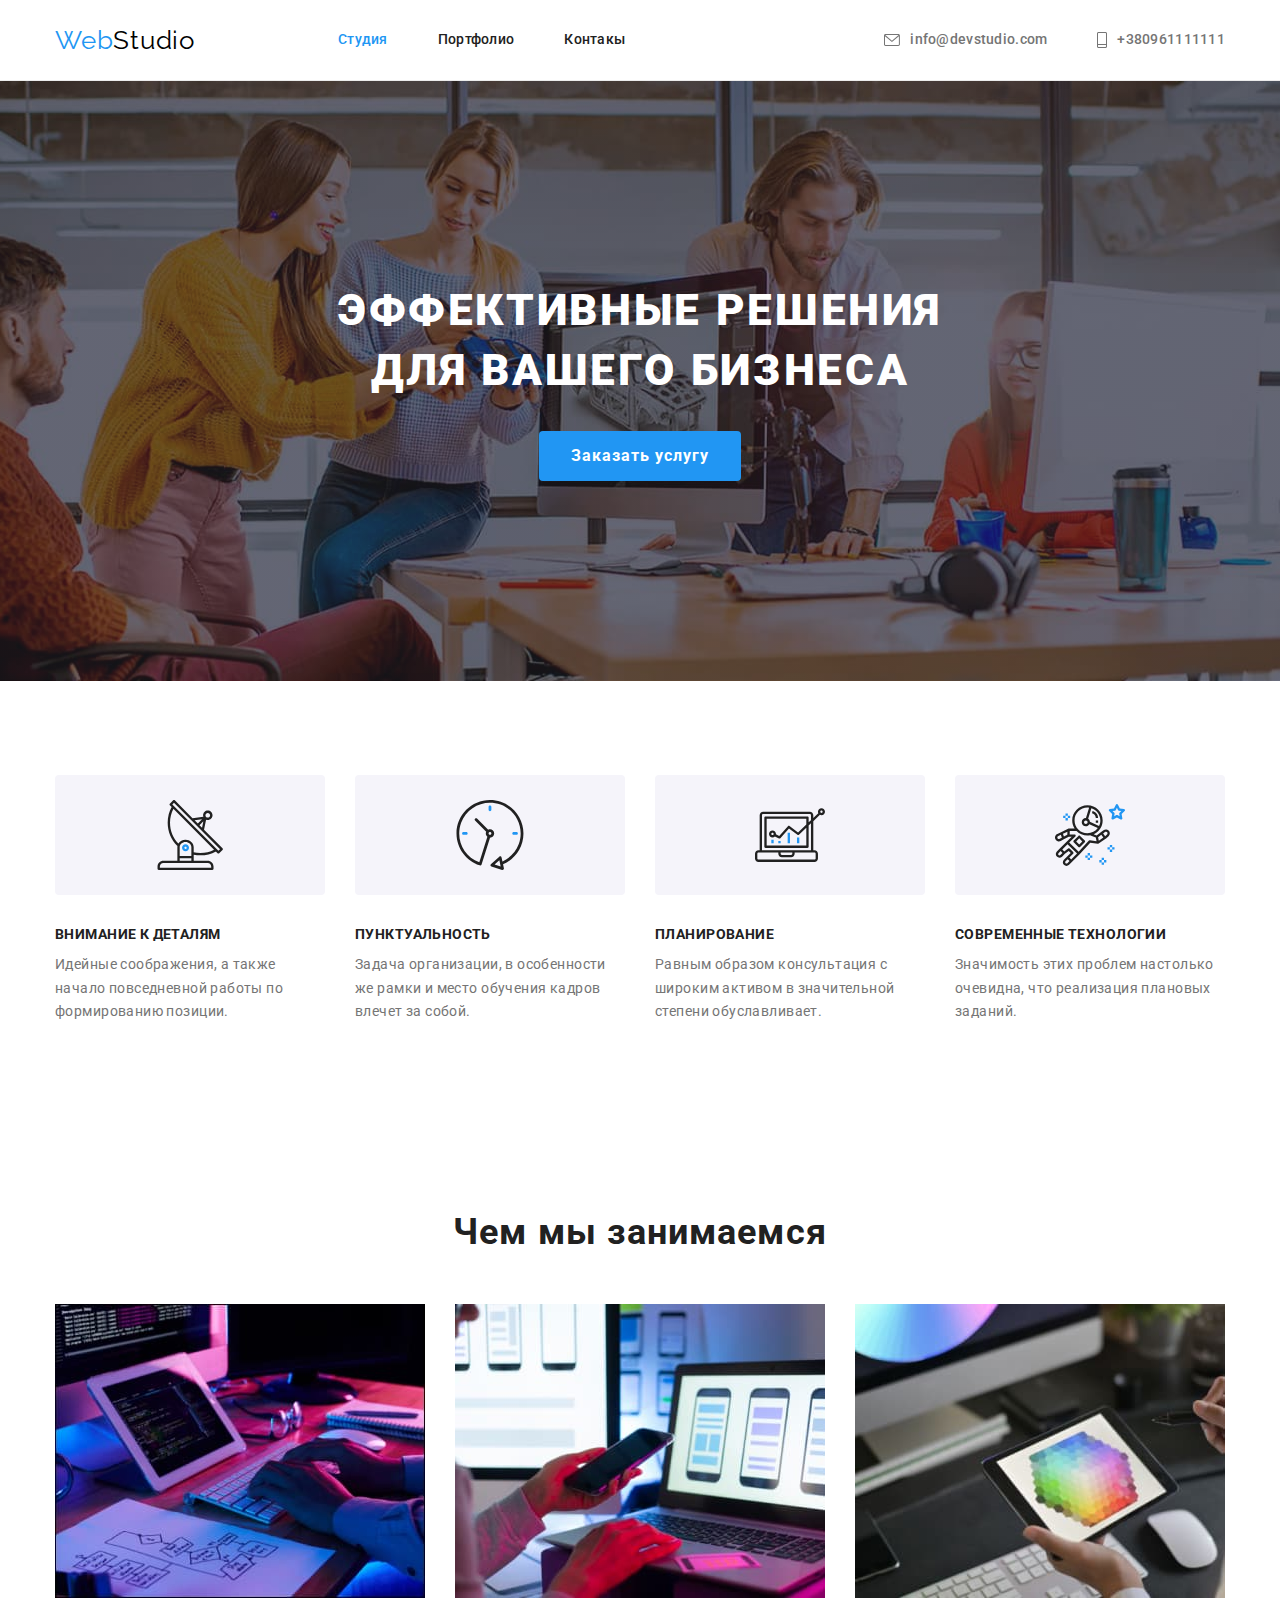
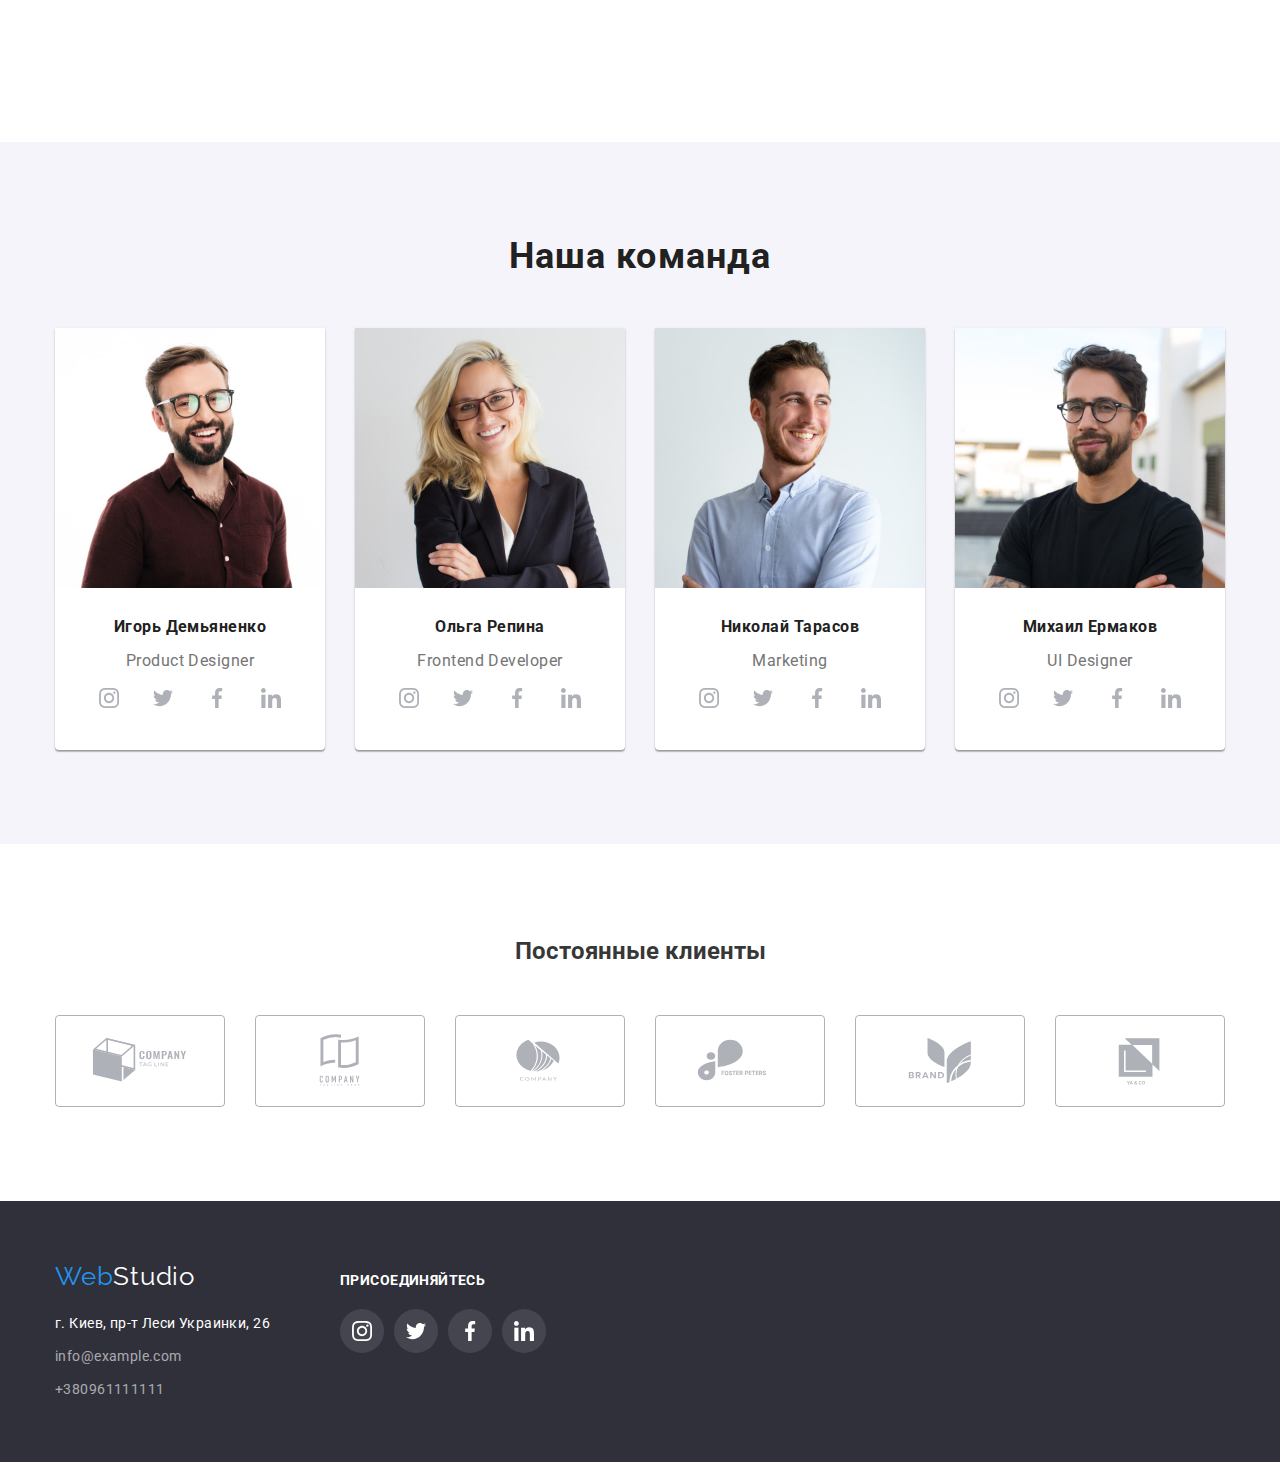
==== commit 67352866: "new changes" ====
--- a/index.html
+++ b/index.html
@@ -26,7 +26,7 @@
         </nav>
         <ul class= "contacts">
             <li>
-                <a class="auto-email" href="info@devstudio.com">
+                <a class="auto-nav" href="info@devstudio.com">
             <svg class="icon-contacts" width="16" height="12">
                 <use href="./images/symbol-defs.svg#icon-envelope"></use>
                 </svg>info@devstudio.com</a>
@@ -126,7 +126,7 @@
                            <li class="member-link">
                         <a href="/index.html" class="person-link">
                         <svg class="member-icon" width="20" height="20">
-                        <use href="./images/symbol-defs.svg#icon-insta"></use>                
+                        <use href="./images/symbol-defs.svg#icon-linkedin"></use>                
                         </svg></a>
                            </li>
                         </ul>
@@ -158,7 +158,7 @@
                            <li class="member-link">
                         <a href="/index.html" class="person-link">
                         <svg class="member-icon" width="20" height="20">
-                        <use href="./images/symbol-defs.svg#icon-insta"></use>                
+                        <use href="./images/symbol-defs.svg#icon-linkedin"></use>                
                         </svg></a>
                            </li>
                         </ul>
@@ -190,7 +190,7 @@
                            <li class="member-link">
                         <a href="/index.html" class="person-link">
                         <svg class="member-icon" width="20" height="20">
-                        <use href="./images/symbol-defs.svg#icon-insta"></use>                
+                        <use href="./images/symbol-defs.svg#icon-linkedin"></use>                
                         </svg></a>
                            </li>
                         </ul>
@@ -222,7 +222,7 @@
                            <li class="member-link">
                         <a href="/index.html" class="person-link">
                         <svg class="member-icon" width="20" height="20">
-                        <use href="./images/symbol-defs.svg#icon-insta"></use>                
+                        <use href="./images/symbol-defs.svg#icon-linkedin"></use>                
                         </svg></a>
                            </li>
                         </ul>
@@ -264,14 +264,16 @@
     </section>
    </main>
     <footer class="footer">
-        <div class="container">
+        <div class="container footer-container">
+        <div class= "footer-wrapper">
         <a class="footer-logo" href="WebStudio">Web<span class="white-logo">Studio</span></a>
         <address class="address-data">
             <p class="address-name">г. Киев, пр-т Леси Украинки, 26</p>
             <a class="auto-second" href="info@example.com">info@example.com</a>
             <a class="auto-second" href="tel:+380991111111">+380961111111</a>
         </address>
-           <div class="footer-icons">
+        </div>
+        <div class="footer-icons">
             <h2 class="footer-header">Присоединяйтесь</h2>
             <ul class="footer-icons-menu">
                 <li class="footer-items">
@@ -294,7 +296,7 @@
                   <li class="footer-items">
             <a href="./index.html" class="footer-link">
             <svg class="footer-icon" width="20" height="20">
-            <use href="./images/symbol-defs.svg#icon-insta"></use>
+            <use href="./images/symbol-defs.svg#icon-linkedin"></use>
             </svg></a>
                  </li>
             </ul>
--- a/css/styles.css
+++ b/css/styles.css
@@ -30,7 +30,6 @@
   align-items: center;
 }
 .header {
-  padding: 25px 0;
   background-color: var(--primary-white-color);
   color: var(--primary-white-color);
 }
@@ -223,17 +222,6 @@
   color: var(--primary-gray-color);
   text-decoration: none;
  }
-.auto-email {
-  display:flex;
-  align-items: center;
-  padding: 32px 0;
-  font-size: 14px;
-  line-height: 1.14;
-  letter-spacing: 0.02em;
-  color: var(--second-main-color);
-  text-decoration: none;
-
-}
 .nav-second {
   display:flex;
   align-items: center;
@@ -244,14 +232,8 @@
   letter-spacing: 0.002em;
   color: var(--accent-color);
 }
-.contacts:hover,
-.contacts:focus,
 .nav-second:hover,
 .nav-second:focus,
-.auto-email:hover,
-.auto-email:focus,
-.auto-nav:hover,
-.auto-nav:focus,
 .auto-second:hover,
 .auto-second:focus,
 .nav:hover,
@@ -261,23 +243,23 @@
 .active {
   color: var(--accent-color);
 }
+
 .button:hover,
 .button:focus {
  background-color: var(--accent-color);
 }
-.auto-nav:hover .icon-contacts,
-.auto-nav:focus .icon-contacts {
-fill: var(--accent-color);
-}
-.contacts:hover .icon-contacts,
-.contacts:focus .icon-contacts {
-fill: var(--accent-color);
-}
-.contacts:hover .auto-nav,
-.contacts:focus .auto-nav {
-fill: var(--accent-color);
-}
-
+a.auto-nav:hover {
+color: var(--accent-color);  
+}
+.auto-nav .icon-contacts:hover {
+color: var(--accent-color);   
+}
+.icon-contacts:hover {
+fill:var(--accent-color);
+}
+.auto-nav:hover {
+fill: var(--accent-color); 
+}
 .button-primary {
   font-weight: 700;
   font-size: 16px;
@@ -330,6 +312,7 @@
   letter-spacing: 0.03em;
   color: var(--primary-gray-color);
   margin-top: 10px;
+  padding-bottom: 20px;;
 }
 .name {
   font-size: 16px;
@@ -359,17 +342,12 @@
 .icon-description {
 width: 70px;
 height: 70px; 
-margin-top: 25px;
-margin-left: 100px;
 }
 .member-list {
 display: flex;
 justify-content: center;
 gap: 10px;
 }
-.member-link {
-display: flex;
-} 
 .person-link {
 display: flex;
 justify-content: center;
@@ -380,7 +358,6 @@
 background-size: 20px;
 background-repeat: no-repeat;
 color: #afb1b8;
-background-image: url(./images/symbol-defs.svg#icon-insta);
 }
 .person-link:hover,
 .person-link:focus {
@@ -390,14 +367,18 @@
 .person-link:focus svg {
   fill: var(--primary-white-color);
 }
-.person-link-svg {
+.person-link svg {
   width: 20px;
   height: 20px;
   fill: #afb1b8;
+  color:#b4b9cc;
 }
 .person-link:hover,
 .person-link-svg:focus {
   fill: var(--primary-white-color);
+}
+.memer-icon {
+ color:#b4b9cc;  
 }
 .clients {
 text-align: center;
@@ -417,6 +398,11 @@
 border: 1px solid #afb1b8;
 border-radius: 4px; 
 }
+.icon-client:hover .logo-client,
+.icon-client:focus .logo-client {
+fill: var(--accent-color);  
+} 
+
 .icon-client:hover,
 .icon-client:focus {
 color: var(--accent-color);
@@ -433,24 +419,22 @@
 fill: #AFB1B8;  
 }
 .footer {
-display: block;   
 background-color: #2f303a;
-padding: 60px;
-margin: 0;
+padding: 60px 0;
 }
 .footer-items {
  display: flex; 
 }
-.footer-icons {
-display: block;
-margin-bottom: 20px;
-margin-right: 94px;
-padding-top: 72px;
-padding-bottom: 100px;
-}
 .footer-icons-menu {
 display: flex;
 gap: 10px;
+}
+.footer-container {
+display: flex;  
+align-items: baseline;
+}
+.footer-wrapper {
+margin-right: 70px;
 }
 .footer-header {
 font-weight: 700;
@@ -539,42 +523,32 @@
   }
 .subtitle-items {
 display: flex;
-flex-direction: row;
 justify-content: space-between;
-min-width: 100%;
-height: 120px;
-margin-bottom: 30px;
-background-color: var(--button-main-color);
-border-radius: 4px;
+align-items: center;
 }
 .subtitle-icon-description {
-  margin-bottom: 55px;
-}
-.subtitle-items li {
-  width: 270px;
+  display: flex;
+  align-items: center;
+  justify-content: center;
+  border-radius: 4px;
+  background-color: #F5F4FA;
+  padding: 25px 0;
+  margin-bottom: 30px;
 }
 .subtitle-text {
 margin-right: 30px;
+width: 270px;
 }
 .icon-contacts {
 margin-right: 10px;
 fill: var(--primary-gray-color);
 }
-.subtitle-text {
-  display:block;
-  content: "";
-  height: 120px;  
-  width: 270px;
-  background-image: url();
-  background-size: contain;
-  background-repeat: no-repeat;
-  background-position: center;
-  background-color: #F5F4FA;
-  margin-bottom: 30px;
-}
 .subtitle-text:last-child {
 margin-right: 0;
 }
+.section-description {
+padding-bottom: 0;
+}
 .description {
   font-size: 14px;
   line-height: 1.71;
@@ -583,6 +557,11 @@
 }
 .section-image {
 padding-top: 0;
+margin-bottom: 50px;
+}
+.second-header {
+margin-bottom: 50px;
+text-align: center;
 }
 .section { 
   padding: 94px 0;
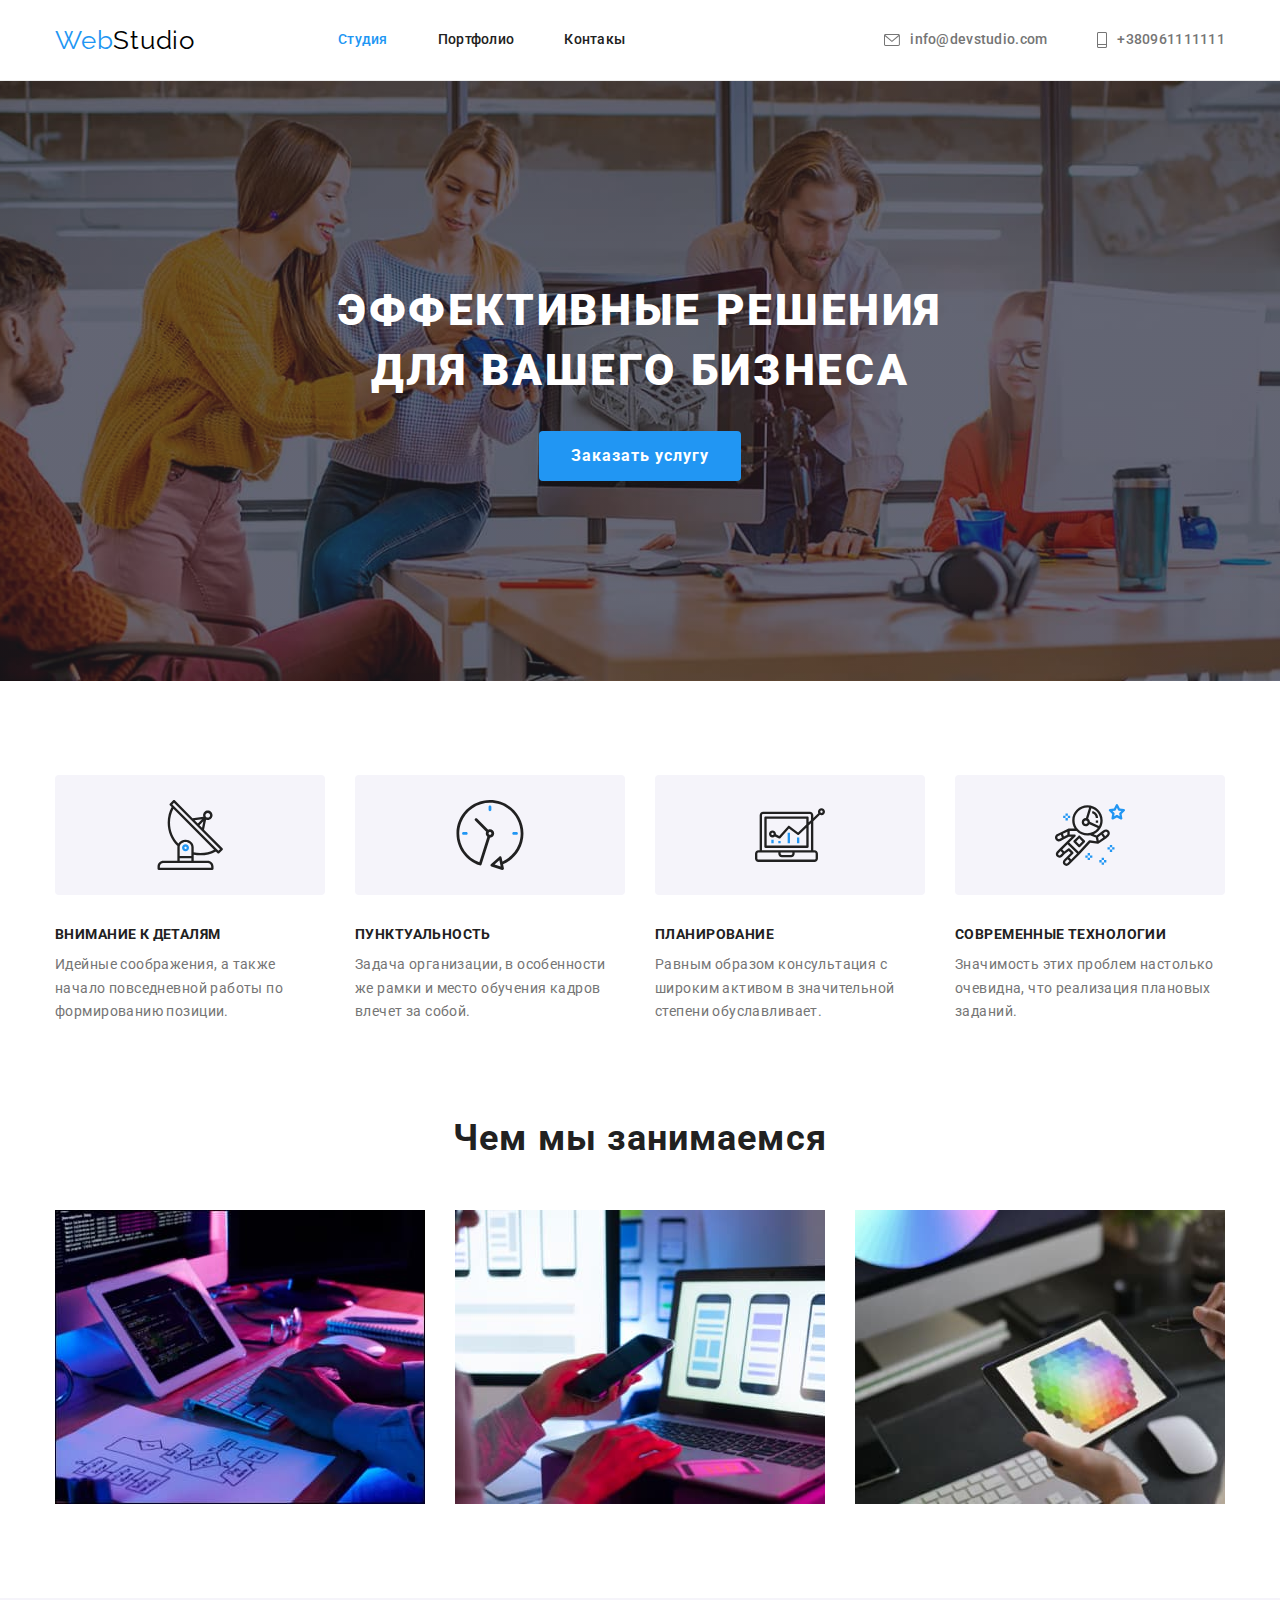
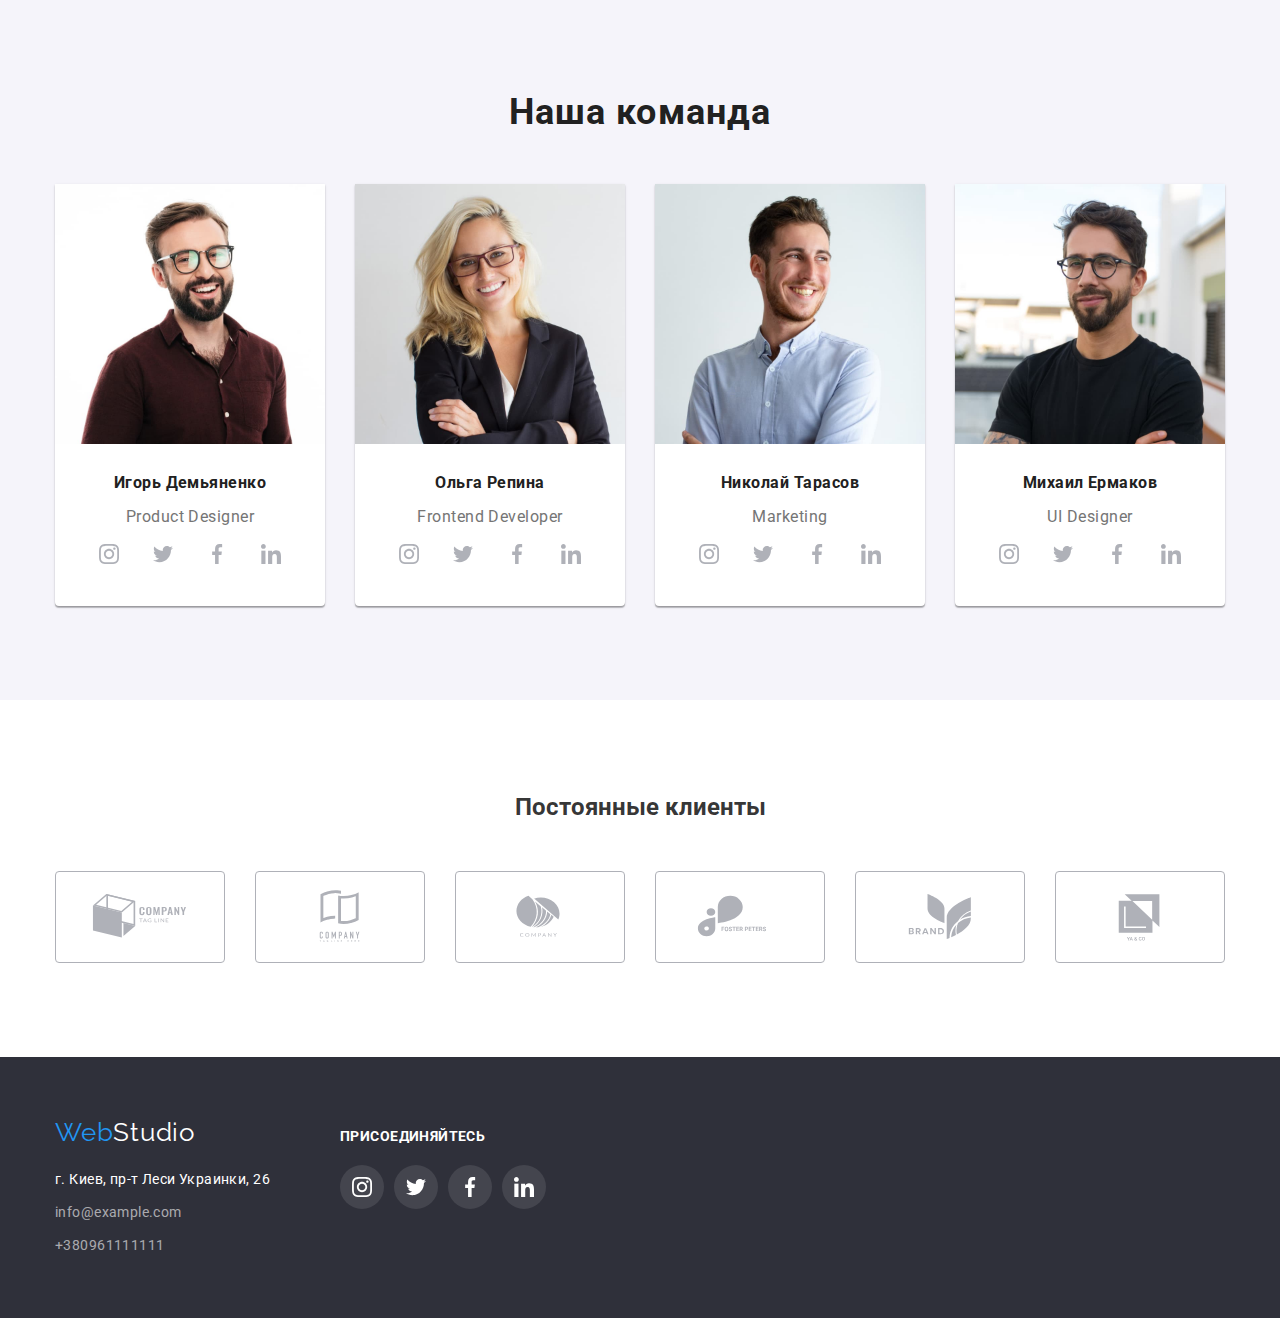
==== commit 2a8c943a: "code edits" ====
--- a/index.html
+++ b/index.html
@@ -86,7 +86,7 @@
             </ul>
             </div>
            </section>
-                <section class="section section-image">
+                <section class="section-image">
                     <div class="container">
                 <h2 class="second-header">Чем мы занимаемся</h2>
             <ul class="flex-setting">
--- a/css/styles.css
+++ b/css/styles.css
@@ -43,19 +43,18 @@
 .container-block {
   display: flex;
   justify-content: center;
-  padding-bottom: 34px;
-  margin-top: 0;
-  margin-bottom: 50px;
-}
-.container-button {
-  display: flex;
-  justify-content: center;
-  }
+}
  .container .buttons {
   display: block;
-  margin-bottom: 94px;
+  padding-bottom: 94px;
+  padding-top: 94px;
   padding-left: 215px;
   padding-right: 215px;
+}
+.container-button {
+  display: flex;
+  justify-content: center;
+  margin-bottom: 50px;
 }
 .button {
   margin: 8px;
@@ -238,8 +237,6 @@
 .auto-second:focus,
 .nav:hover,
 .nav:focus,
-.all:hover,
-.all:focus,
 .active {
   color: var(--accent-color);
 }
@@ -284,18 +281,6 @@
   font-size: 16px;
   line-height: 1.6;
   letter-spacing: 0.03em;
-}
-.all {
-  border-radius: 4px;
-  border: none;
-  font-family: "Roboto";
-  font-weight: 500;
-  font-size: 16px;
-  line-height: 1.6;
-  letter-spacing: 0.03em;
-  color: var(--primary-white-color);
-  background-color: var(--accent-color);
-  cursor: pointer;
 }
 .header-name {
   font-size: 18px;
@@ -546,9 +531,6 @@
 .subtitle-text:last-child {
 margin-right: 0;
 }
-.section-description {
-padding-bottom: 0;
-}
 .description {
   font-size: 14px;
   line-height: 1.71;
@@ -557,7 +539,7 @@
 }
 .section-image {
 padding-top: 0;
-margin-bottom: 50px;
+padding-bottom: 94px;
 }
 .second-header {
 margin-bottom: 50px;
